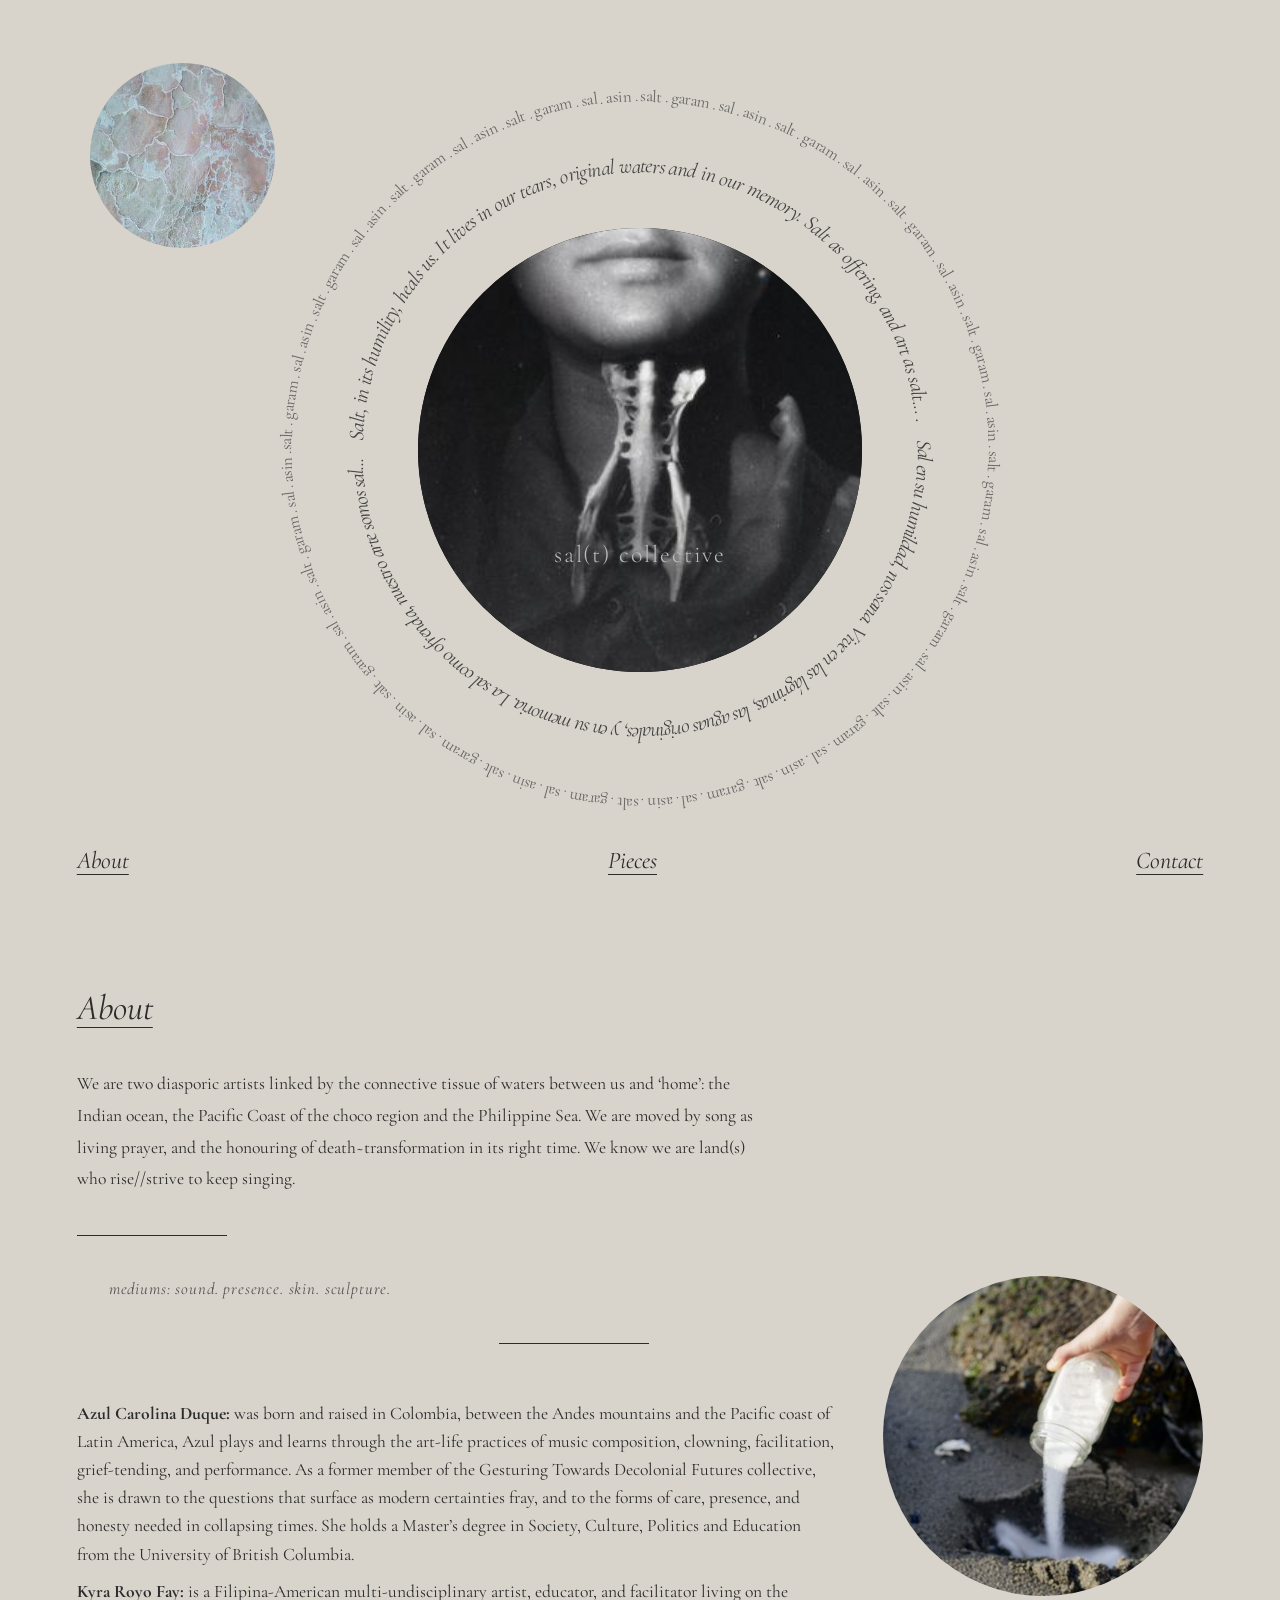
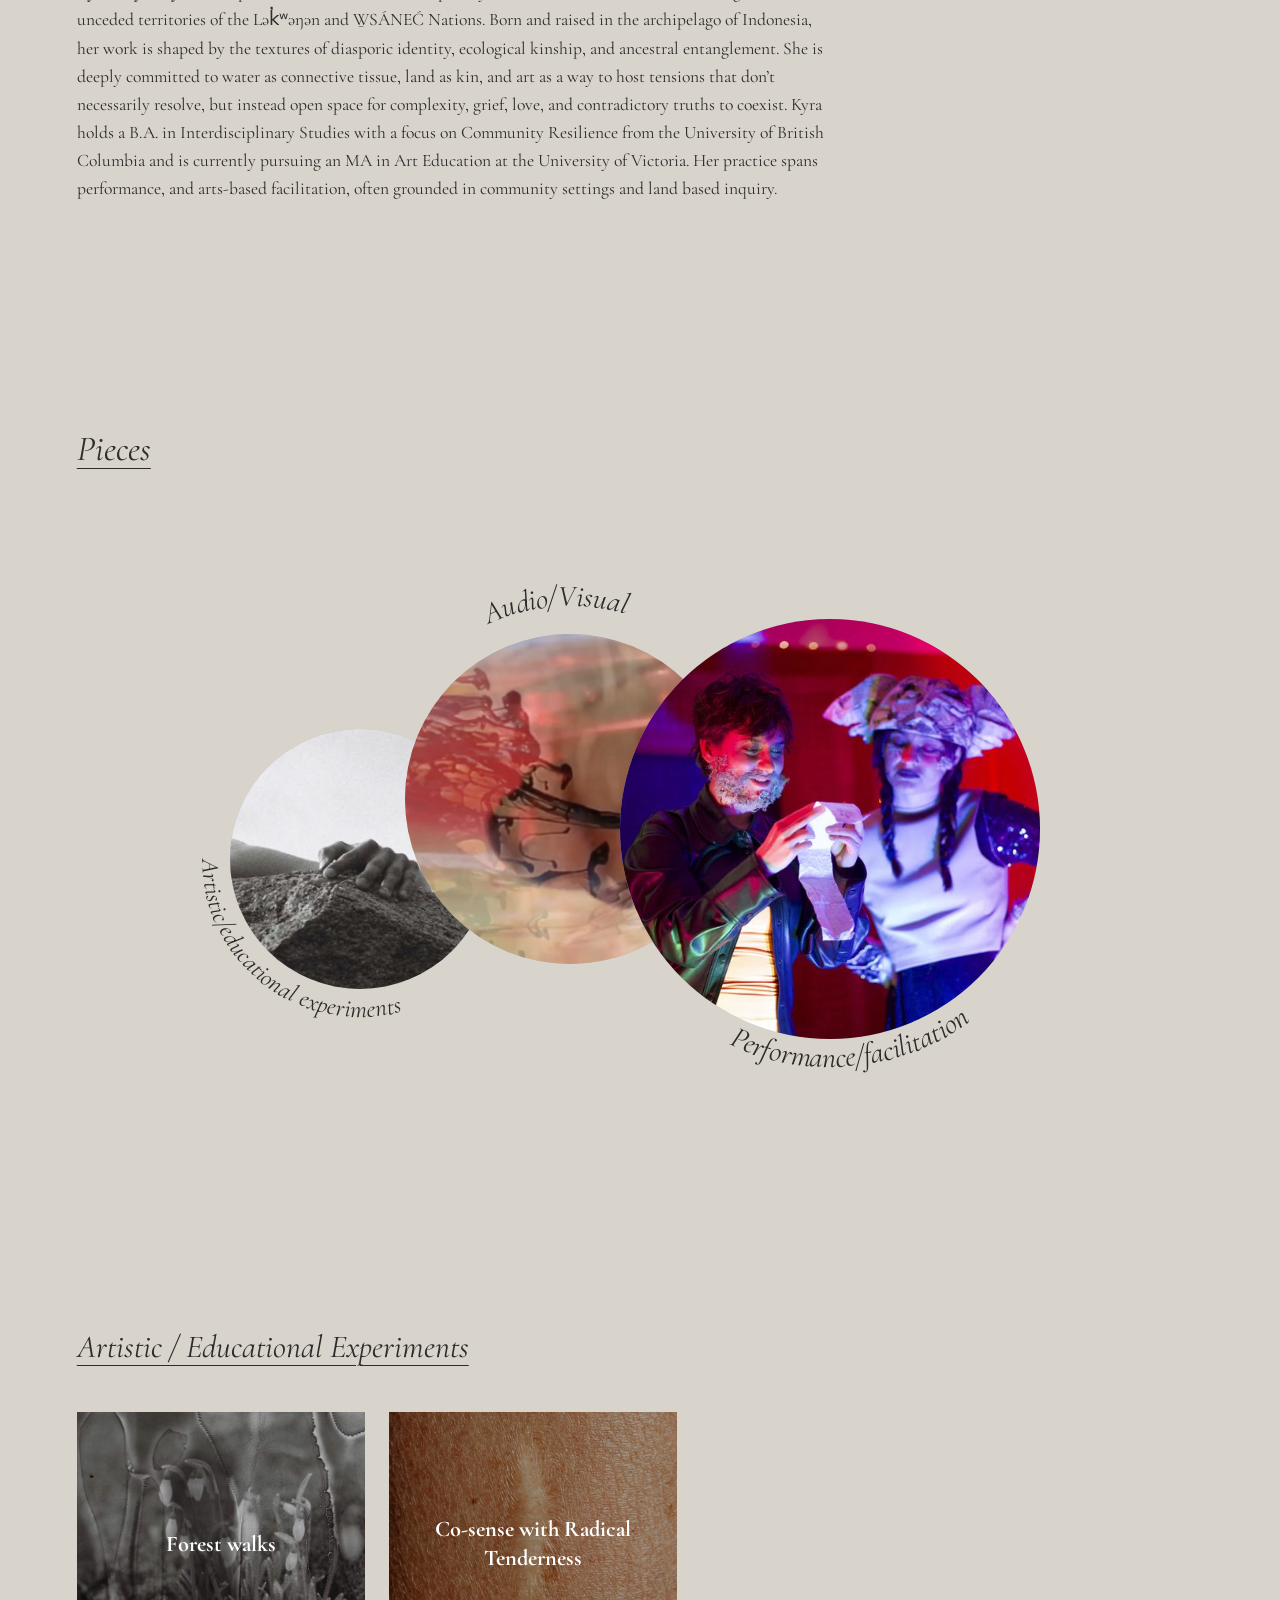
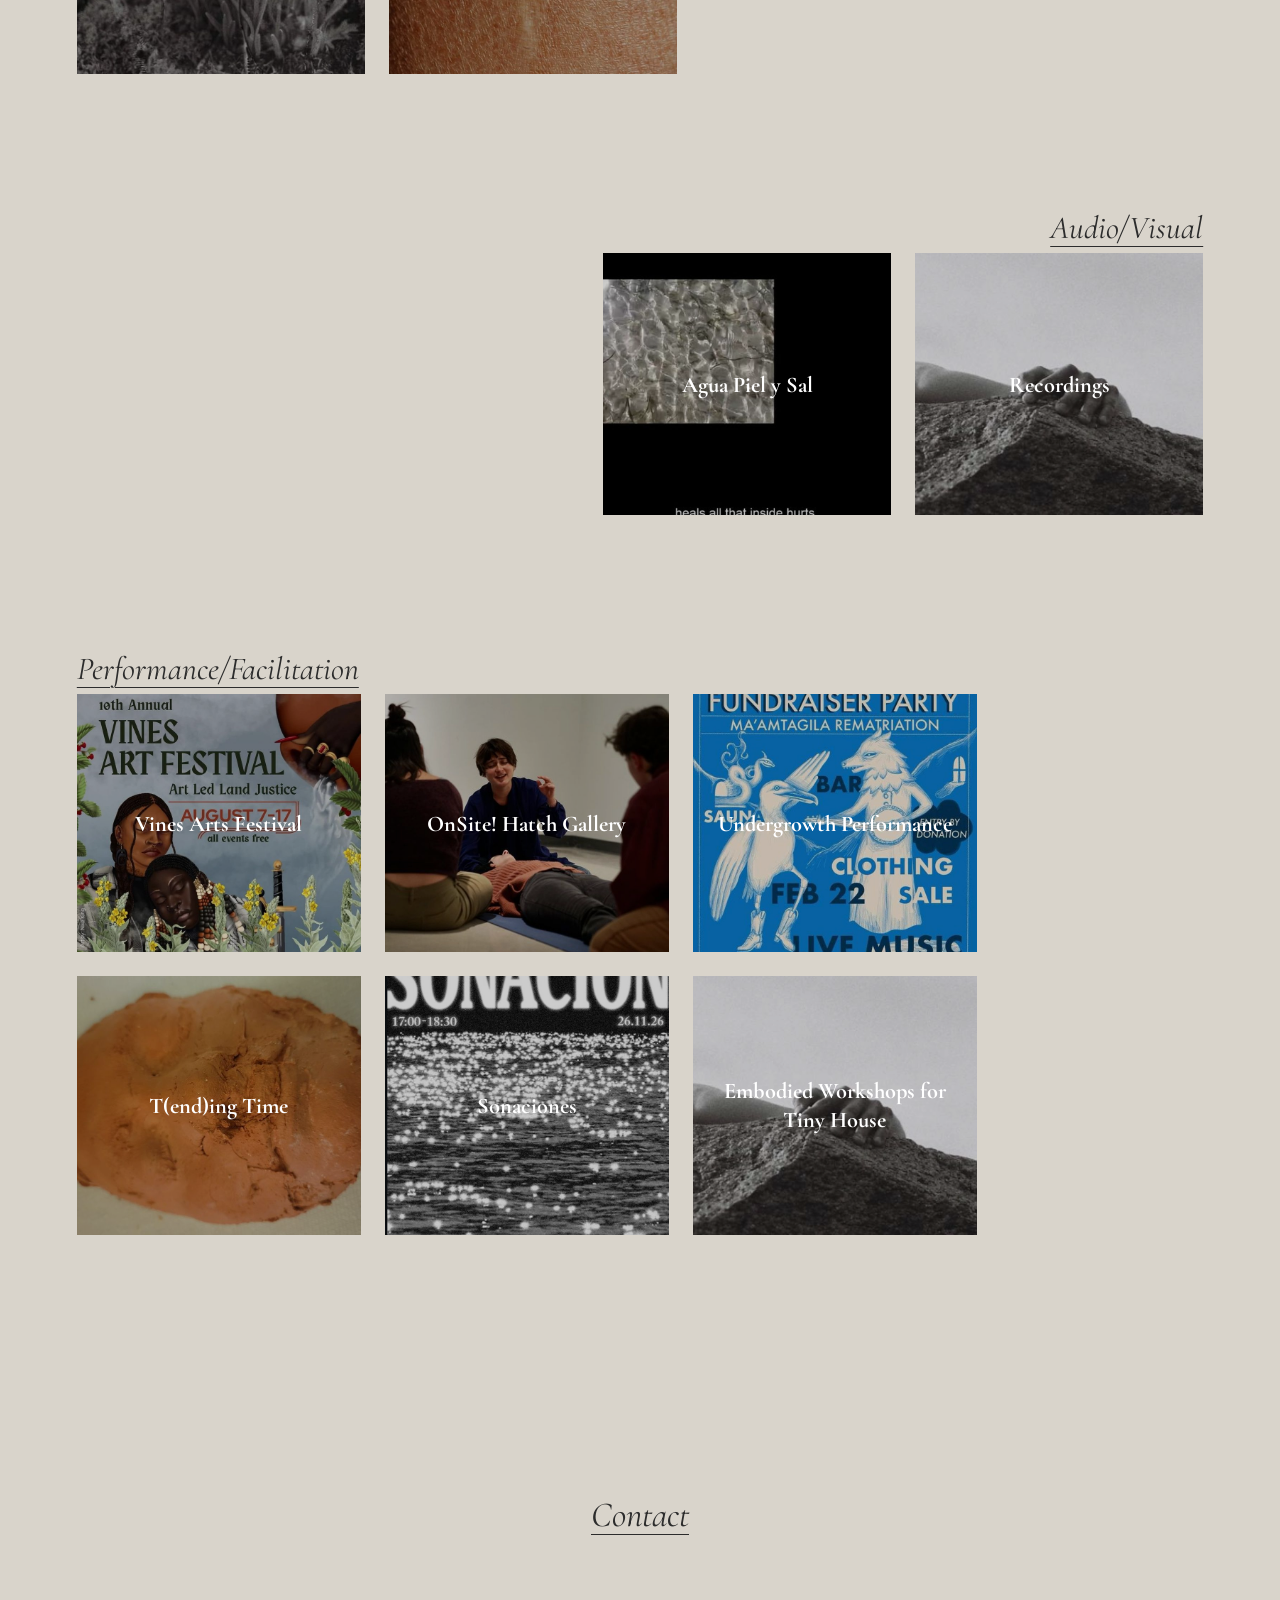
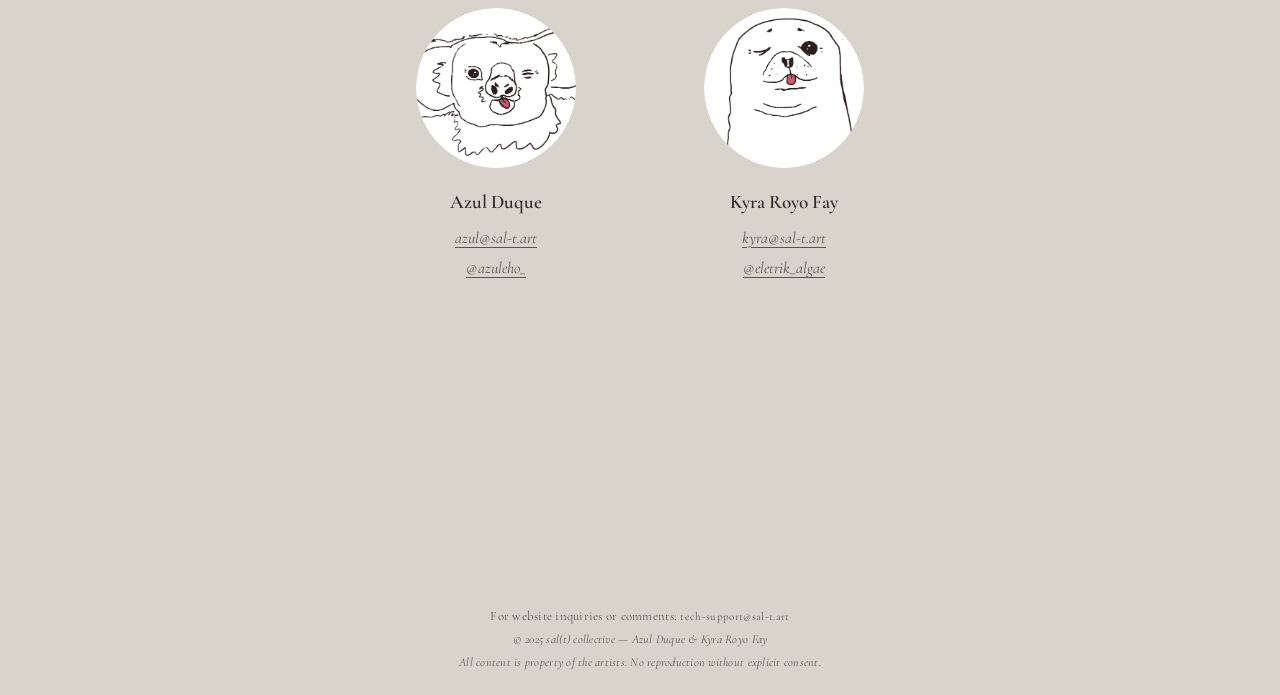
==== index.html @ 94d73dd1 "changed salt bits for mobile" ====
<!DOCTYPE html>
<html lang="en">
<head>
  <meta charset="UTF-8">
  <meta name="viewport" content="width=device-width, initial-scale=1.0">
  <meta name="color-scheme" content="light only">
  <meta name="darkreader-lock">
  <title>sal(t) collective</title>
  <meta name="description" content="sal(t) collective — Salt, in its humility, heals us. Two diasporic artists linked by water, song, and transformation.">
  <link rel="preconnect" href="https://fonts.googleapis.com">
  <link rel="preconnect" href="https://fonts.gstatic.com" crossorigin>
  <link href="https://fonts.googleapis.com/css2?family=Cormorant+Garamond:ital,wght@0,300;0,400;0,500;0,600;1,300;1,400;1,500;1,600&display=swap" rel="stylesheet">
  <link rel="stylesheet" href="css/style.css">
</head>
<body>

  <!-- ===== HOME ===== -->
  <section id="home" class="home">
    <!-- Decorative circle: top-left (salt marble texture) -->
    <div class="deco-circle deco-circle--top-left">
      <img src="images/optimized/marble-texture.jpg" alt="Salt crystal texture">
    </div>

    <!-- Decorative circle: bottom-left (video loop) -->
    <div class="deco-circle deco-circle--bottom-left">
      <video autoplay muted loop playsinline>
        <source src="images/optimized/deco-video-short.mp4" type="video/mp4">
      </video>
    </div>

    <!-- Hero circle composition -->
    <div class="hero-circle">
      <!-- Outer ring: "salt . garam . sal . asin" repeating -->
      <svg class="hero-circle__text-ring" viewBox="0 0 520 520">
        <defs>
          <path id="outer-ring" d="M 260,260 m -245,0 a 245,245 0 1,1 490,0 a 245,245 0 1,1 -490,0" />
        </defs>
        <text font-family="'Cormorant Garamond', Georgia, serif" font-size="12" fill="#666" letter-spacing="1.5">
          <textPath id="outer-ring-text" href="#outer-ring"></textPath>
        </text>
      </svg>

      <!-- Inner ring: poetic text — full circle, English then Spanish -->
      <svg class="hero-circle__poem-ring" viewBox="0 0 464 464">
        <defs>
          <path id="poem-circle" d="M 232,232 m -175,0 a 175,175 0 1,1 350,0 a 175,175 0 1,1 -350,0" />
        </defs>
        <text font-family="'Cormorant Garamond', Georgia, serif" font-size="13.5" fill="#444" font-style="italic">
          <textPath id="poem-ring-top" href="#poem-circle"></textPath>
        </text>
        <text font-family="'Cormorant Garamond', Georgia, serif" font-size="13.5" fill="#444" font-style="italic">
          <textPath id="poem-ring-bottom" href="#poem-circle"></textPath>
        </text>
      </svg>

      <!-- Central photo — zoomed in and rotated 180° -->
      <div class="hero-circle__image">
        <img src="images/optimized/hero-portrait.jpg" alt="sal(t) collective">
        <span class="hero-circle__title">sal(t) collective</span>
      </div>
    </div>
  </section>

  <!-- ===== ABOUT ===== -->
  <section id="about" class="about-page">
    <h2 class="page-title">About</h2>

    <p class="about-text">
      We are two diasporic artists linked by the connective tissue of waters between us and &lsquo;home&rsquo;: the Indian ocean, the Pacific Coast of the choco region and the Philippine Sea. We are moved by song as living prayer, and the honouring of death~transformation in its right time. We know we are land(s) who rise//strive to keep singing.
    </p>

    <div class="about-divider"></div>

    <div class="about-lower">
      <p class="about-mediums">mediums: sound. presence. skin. sculpture.</p>

      <div class="about-divider about-divider--second"></div>

      <div class="about-lower__image">
        <div class="circle-image">
          <img src="images/optimized/about-pouring.jpg" alt="Pouring salt into the earth">
        </div>
      </div>

      <div class="about-artists">
        <p><strong>Azul Carolina Duque:</strong>  was born and raised in Colombia, between the Andes mountains and the Pacific coast of Latin America, Azul plays and learns through the art-life practices of music composition, clowning, facilitation, grief-tending, and performance. As a former member of the Gesturing Towards Decolonial Futures collective, she is drawn to the questions that surface as modern certainties fray, and to the forms of care, presence, and honesty needed in collapsing times. She holds a Master’s degree in Society, Culture, Politics and Education from the University of British Columbia.</p>
        <p><strong>Kyra Royo Fay:</strong> is a Filipina-American multi-undisciplinary artist, educator, and facilitator living on the unceded territories of the Lək̓ʷəŋən and W̱SÁNEĆ Nations. Born and raised in the archipelago of Indonesia, her work is shaped by the textures of diasporic identity, ecological kinship, and ancestral entanglement. She is deeply committed to water as connective tissue, land as kin, and art as a way to host tensions that don’t necessarily resolve, but instead open space for complexity, grief, love, and contradictory truths to coexist.
Kyra holds a B.A. in Interdisciplinary Studies with a focus on Community Resilience from the University of British Columbia and is currently pursuing an MA in Art Education at the University of Victoria. Her practice spans performance, and arts-based facilitation, often grounded in community settings and land based inquiry.</p>
      </div>
    </div>
  </section>

  <!-- ===== PIECES ===== -->
  <section id="pieces" class="pieces-page">
    <h2 class="page-title">Pieces</h2>

    <div class="pieces-categories">
      <svg class="pieces-circles-svg" viewBox="0 0 900 600" preserveAspectRatio="xMidYMid meet">
        <defs>
          <clipPath id="clip-artistic"><circle cx="170" cy="350" r="130"/></clipPath>
          <path id="orbit-artistic-cw" />
          <path id="orbit-artistic-ccw" />

          <clipPath id="clip-audiovisual"><circle cx="380" cy="290" r="165"/></clipPath>
          <path id="orbit-audiovisual-cw" />
          <path id="orbit-audiovisual-ccw" />

          <clipPath id="clip-performance"><circle cx="640" cy="320" r="210"/></clipPath>
          <path id="orbit-performance-cw" />
          <path id="orbit-performance-ccw" />
        </defs>

        <!-- Circle 1: Artistic (smallest, back) -->
        <g class="pieces-circle-link" data-target="artistic" style="cursor:pointer">
          <circle cx="170" cy="350" r="130"/>
          <image href="images/optimized/pieces-artistic.jpg" x="40" y="220" width="260" height="260" clip-path="url(#clip-artistic)" preserveAspectRatio="xMidYMid slice"></image>
        </g>
        <text class="pieces-label pieces-label--small">
          <textPath href="#orbit-artistic-ccw" startOffset="0%">Artistic/educational experiments</textPath>
        </text>

        <!-- Circle 2: Audio/Visual (medium, middle) -->
        <g class="pieces-circle-link" data-target="audiovisual" style="cursor:pointer">
          <circle cx="380" cy="290" r="165"/>
          <image href="images/optimized/pieces-audiovisual.jpg" x="215" y="125" width="330" height="330" clip-path="url(#clip-audiovisual)" preserveAspectRatio="xMidYMid slice"></image>
        </g>
        <text class="pieces-label">
          <textPath href="#orbit-audiovisual-cw" startOffset="35%">Audio/Visual</textPath>
        </text>

        <!-- Circle 3: Performance (largest, front) -->
        <g class="pieces-circle-link" data-target="performance" style="cursor:pointer">
          <circle cx="640" cy="320" r="210"/>
          <image href="images/optimized/pieces-performance.jpg" x="430" y="110" width="420" height="420" clip-path="url(#clip-performance)" preserveAspectRatio="xMidYMid slice"></image>
        </g>
        <text class="pieces-label">
          <textPath href="#orbit-performance-ccw" startOffset="18%">Performance/facilitation</textPath>
        </text>
      </svg>
    </div>
  </section>

  <!-- ===== Artistic / Educational Experiments ===== -->
  <section id="artistic" class="pieces-section">
    <div class="pieces-section__header">
      <h2 class="pieces-section__title">Artistic / Educational Experiments</h2>
    </div>
    <div class="pieces-grid pieces-grid--two" style="margin-left: 0;">
      <div class="piece-card" data-piece="forest-walks">
        <img src="images/optimized/piece-forest-walks.jpg" alt="Forest walks">
        <div class="piece-card__overlay">
          <span class="piece-card__title">Forest walks</span>
        </div>
      </div>
      <div class="piece-card" data-piece="radical-tenderness">
        <img src="images/optimized/piece-radical-tenderness.jpg" alt="Co-sense with Radical Tenderness">
        <div class="piece-card__overlay">
          <span class="piece-card__title">Co-sense with Radical Tenderness</span>
        </div>
      </div>
    </div>
  </section>

  <!-- ===== Audio/Visual ===== -->
  <section id="audiovisual" class="pieces-section">
    <h2 class="pieces-section__title" style="text-align: right;">Audio/Visual</h2>
    <div class="pieces-grid pieces-grid--two">
      <div class="piece-card" data-piece="agua-piel-y-sal">
        <img src="images/optimized/piece-agua-piel-y-sal.jpg" alt="Agua Piel y Sal">
        <div class="piece-card__overlay">
          <span class="piece-card__title">Agua Piel y Sal</span>
        </div>
      </div>
      <div class="piece-card" data-piece="recordings">
        <img src="images/optimized/pieces-artistic.jpg" alt="Recordings">
        <div class="piece-card__overlay">
          <span class="piece-card__title">Recordings</span>
        </div>
      </div>
    </div>
  </section>

  <!-- ===== Performance / Facilitation ===== -->
  <section id="performance" class="pieces-section">
    <h2 class="pieces-section__title">Performance/Facilitation</h2>
    <div class="pieces-grid">
      <div class="piece-card" data-piece="vines">
        <img src="images/optimized/piece-vines.jpg" alt="Vines Arts Festival">
        <div class="piece-card__overlay">
          <span class="piece-card__title">Vines Arts Festival</span>
        </div>
      </div>
      <div class="piece-card" data-piece="onsite">
        <img src="images/optimized/piece-onsite.jpg" alt="OnSite! Hatch Gallery">
        <div class="piece-card__overlay">
          <span class="piece-card__title">OnSite! Hatch Gallery</span>
        </div>
      </div>
      <div class="piece-card" data-piece="hiladi">
        <img src="images/optimized/piece-hiladi.jpg" alt="Hiladi Fundraiser">
        <div class="piece-card__overlay">
          <span class="piece-card__title">Undergrowth Performance</span>
        </div>
      </div>
    </div>
    <div class="pieces-grid" style="margin-top: 1.5rem;">
      <div class="piece-card" data-piece="tending-time">
        <img src="images/optimized/piece-tending-time.jpg" alt="T(end)ing Time">
        <div class="piece-card__overlay">
          <span class="piece-card__title">T(end)ing Time</span>
        </div>
      </div>
      <div class="piece-card" data-piece="sonaciones">
        <img src="images/optimized/piece-sonaciones.jpg" alt="Sonaciones">
        <div class="piece-card__overlay">
          <span class="piece-card__title">Sonaciones</span>
        </div>
      </div>
      <div class="piece-card" data-piece="tiny-house">
        <img src="images/optimized/pieces-artistic.jpg" alt="Tiny house">
        <div class="piece-card__overlay">
          <span class="piece-card__title">Embodied Workshops for Tiny House</span>
        </div>
      </div>
    </div>
  </section>

  <!-- ===== CONTACT ===== -->
  <section id="contact" class="contact-section">
    <h2 class="page-title">Contact</h2>

    <div class="contact-people">
      <div class="contact-person">
        <div class="contact-person__image">
          <img src="images/contacts/azul.jpeg" alt="Azul Duque">
        </div>
        <div class="contact-person__info">
          <h3>Azul Duque</h3>
          <a href="mailto:azul@sal-t.art">azul@sal-t.art</a>
          <a href="https://www.instagram.com/azuleho_/" target="_blank" rel="noopener">@azuleho_</a>
        </div>
      </div>

      <div class="contact-person">
        <div class="contact-person__image">
          <img src="images/contacts/kyra.jpeg" alt="Kyra Royo Fay">
        </div>
        <div class="contact-person__info">
          <h3>Kyra Royo Fay</h3>
          <a href="mailto:kyra@sal-t.art">kyra@sal-t.art</a>
          <a href="https://www.instagram.com/eletrik_algae/" target="_blank" rel="noopener">@eletrik_algae</a>
        </div>
      </div>
    </div>

  </section>

  <!-- ===== PIECE MODAL ===== -->
  <div class="modal" id="pieceModal">
    <div class="modal__backdrop"></div>
    <div class="modal__content">
      <button class="modal__close" aria-label="Close">&times;</button>
      <h3 class="modal__title"></h3>
      <img class="modal__image" src="" alt="">
      <p class="modal__description"></p>
      <a class="modal__link" href="#" target="_blank" rel="noopener"></a>
    </div>
  </div>

  <!-- ===== LIGHTBOX ===== -->
  <div class="lightbox" id="lightbox">
    <button class="lightbox__close" aria-label="Close">&times;</button>
    <button class="lightbox__nav lightbox__prev" aria-label="Previous">&lsaquo;</button>
    <img src="" alt="">
    <button class="lightbox__nav lightbox__next" aria-label="Next">&rsaquo;</button>
  </div>

  <a href="#home" class="back-to-top" id="backToTop" aria-label="Back to top">&uarr;</a>

  <!-- ===== NAVIGATION ===== -->
  <nav class="site-nav">
    <a href="#about">About</a>
    <a href="#pieces">Pieces</a>
    <a href="#contact">Contact</a>
  </nav>

  <script>
    // ===== Back to top button =====
    const btn = document.getElementById('backToTop');
    const homeSection = document.getElementById('home');
    const siteNav = document.querySelector('.site-nav');
    const contactSection = document.getElementById('contact');

    const topObserver = new IntersectionObserver(([entry]) => {
      btn.classList.toggle('visible', !entry.isIntersecting);
    }, { threshold: 0 });
    topObserver.observe(homeSection);

    // Hide nav when contact section is visible
    const contactObserver = new IntersectionObserver(([entry]) => {
      siteNav.style.opacity = entry.isIntersecting ? '0' : '1';
      siteNav.style.pointerEvents = entry.isIntersecting ? 'none' : '';
    }, { threshold: 0.3 });
    contactObserver.observe(contactSection);

    // ===== Home page text rings =====
    async function fillRepeatingRing(pathId, textPathId, phrase) {
      const path = document.getElementById(pathId);
      const textPath = document.getElementById(textPathId);
      const circumference = path.getTotalLength();

      textPath.textContent = phrase;
      await new Promise(r => requestAnimationFrame(r));

      const phraseWidth = textPath.getComputedTextLength();
      const repeats = Math.ceil(circumference / phraseWidth);
      textPath.textContent = (phrase + ' ').repeat(repeats);

      textPath.setAttribute('textLength', circumference);
      textPath.setAttribute('lengthAdjust', 'spacing');
    }

    function fitTextToHalf(pathId, textPathId, text, startPercent, fillPercent) {
      const path = document.getElementById(pathId);
      const textPath = document.getElementById(textPathId);
      const circumference = path.getTotalLength();

      textPath.textContent = text;
      textPath.setAttribute('startOffset', startPercent + '%');
      textPath.setAttribute('textLength', circumference * fillPercent / 100);
      textPath.setAttribute('lengthAdjust', 'spacing');
    }

    async function initRings() {
      const outerRes = await fetch('content/outer-ring.txt');
      const outerPhrase = (await outerRes.text()).trim();
      await fillRepeatingRing('outer-ring', 'outer-ring-text', outerPhrase);

      const [topRes, bottomRes] = await Promise.all([
        fetch('content/inner-ring-top.txt'),
        fetch('content/inner-ring-bottom.txt')
      ]);
      const topText = (await topRes.text()).trim();
      const bottomText = (await bottomRes.text()).trim();
      // gap = space between the two texts (% of circumference)
      const gap = 1;
      const engLen = topText.length;
      const spaLen = bottomText.length;
      const totalFill = 100 - gap * 2;
      const engFill = totalFill * engLen / (engLen + spaLen);
      const spaFill = totalFill - engFill;
      fitTextToHalf('poem-circle', 'poem-ring-top', topText, gap / 2, engFill);
      fitTextToHalf('poem-circle', 'poem-ring-bottom', bottomText, engFill + gap * 1.5, spaFill);
    }

    initRings();

    // ===== Pieces page circles =====
    const svg = document.querySelector('.pieces-circles-svg');
    const padding = Number(
      getComputedStyle(document.querySelector('.pieces-categories'))
        .getPropertyValue('--orbit-padding')
    ) || 18;

    function orbitPath(cx, cy, r, direction) {
      const r2 = r + padding;
      const d2 = r2 * 2;
      const sweep = direction === 'cw' ? 1 : 0;
      return `M ${cx},${cy} m -${r2},0 a ${r2},${r2} 0 1,${sweep} ${d2},0 a ${r2},${r2} 0 1,${sweep} -${d2},0`;
    }

    const layouts = {
      desktop: {
        viewBox: '0 0 900 600',
        circles: [
          { id: 'artistic',    cx: 170, cy: 350, r: 130, dir: 'ccw', offset: '0%' },
          { id: 'audiovisual', cx: 380, cy: 290, r: 165, dir: 'cw',  offset: '18%' },
          { id: 'performance', cx: 640, cy: 320, r: 210, dir: 'ccw', offset: '18%' },
        ]
      },
      mobile: {
        viewBox: '0 0 500 960',
        circles: [
          { id: 'artistic',    cx: 200, cy: 180,  r: 130, dir: 'cw',  offset: '15%' },
          { id: 'audiovisual', cx: 270, cy: 400,  r: 165, dir: 'cw',  offset: '35%' },
          { id: 'performance', cx: 230, cy: 680,  r: 210, dir: 'ccw', offset: '7%' },
        ]
      }
    };

    function applyLayout(layout) {
      svg.setAttribute('viewBox', layout.viewBox);
      layout.circles.forEach(c => {
        const d = c.r * 2;
        const clip = document.querySelector(`#clip-${c.id} circle`);
        clip.setAttribute('cx', c.cx);
        clip.setAttribute('cy', c.cy);

        const link = clip.closest('defs').parentElement
          .querySelector(`g[data-target="${c.id}"]`);
        const circle = link.querySelector('circle');
        circle.setAttribute('cx', c.cx);
        circle.setAttribute('cy', c.cy);
        circle.setAttribute('r', c.r);

        const img = link.querySelector('image');
        img.setAttribute('x', c.cx - c.r);
        img.setAttribute('y', c.cy - c.r);
        img.setAttribute('width', d);
        img.setAttribute('height', d);

        const orbitId = `orbit-${c.id}-${c.dir}`;
        const orbitEl = document.getElementById(orbitId);
        orbitEl.setAttribute('d', orbitPath(c.cx, c.cy, c.r, c.dir));

        const textPaths = svg.querySelectorAll('textPath');
        textPaths.forEach(tp => {
          const href = tp.getAttribute('href');
          if (href.startsWith(`#orbit-${c.id}-`)) {
            tp.setAttribute('href', `#${orbitId}`);
            tp.setAttribute('startOffset', c.offset);
          }
        });
      });
    }

    let currentLayout = null;
    function updateLayout() {
      const isMobile = window.innerWidth <= 600;
      const layout = isMobile ? 'mobile' : 'desktop';
      if (layout !== currentLayout) {
        currentLayout = layout;
        applyLayout(layouts[layout]);
      }
    }

    updateLayout();
    window.addEventListener('resize', updateLayout);

    // Click handlers for pieces circles
    document.querySelectorAll('.pieces-circle-link').forEach(g => {
      g.addEventListener('click', () => {
        document.getElementById(g.dataset.target).scrollIntoView({ behavior: 'smooth' });
      });
    });

    // ===== Piece modal system =====
    const pieceData = {
      'forest-walks': {
        title: 'Forest Walks',
        description: 'Published in collaboration with Musagetes and Peter Wall Institute for Advanced Studies. This series of forest walk invitations offers 10 exercises of (un)learning based on excerpts from texts written by Indigenous authors that call for a decolonization of our ways of thinking, feeling, relating, sensing, and imagining.\n\nThis piece was developed while we were members of GTDF collective, and have been supported and inspired by GTDF pedagogy and its members.',
        gallery: ['images/optimized/piece-forest-walks.jpg'],
        fullGallery: ['images/optimized/fullsize/piece-forest-walks.jpg'],
        link: ''
      },
      'radical-tenderness': {
        title: 'Co-sense with Radical Tenderness',
        description: 'Piece created in the context of the Gesturing Towards Decolonial Futures Collective. Soundscape by Azul, Kyra and Nadim Wolfgar. Piece by Dani D\'emilia, Vanessa Andreotti.\n\nThis piece was developed while we were members of GTDF collective, and have been supported and inspired by GTDF pedagogy and its members.',
        gallery: ['images/optimized/piece-radical-tenderness.jpg'],
        fullGallery: ['images/optimized/fullsize/piece-radical-tenderness.jpg'],
        link: 'https://decolonialfutures.net/rt-recording/',
        linkText: 'Listen'
      },
      'agua-piel-y-sal': {
        title: 'Agua Piel y Sal',
        description: '',
        gallery: ['images/optimized/piece-agua-piel-y-sal.jpg'],
        fullGallery: ['images/optimized/fullsize/piece-agua-piel-y-sal.jpg'],
        link: 'https://www.youtube.com/watch?v=qu-dzGfzEFA&t=3s',
        linkText: 'Watch'
      },
      'recordings': {
        title: 'Recordings',
        description: '',
        gallery: ['images/optimized/pieces-artistic.jpg'],
        fullGallery: ['images/optimized/pieces-artistic.jpg'],
        link: ''
      },
      'vines': {
        title: 'Vines Arts Festival',
        description: 'Performance at Vines 2024 Performance Art Festival, Vancouver BC.',
        gallery: [
          'images/optimized/piece-vines.jpg',
          'images/optimized/gallery-vines-2.jpg'
        ],
        fullGallery: [
          'images/optimized/fullsize/piece-vines.jpg',
          'images/optimized/fullsize/gallery-vines-2.jpg'
        ],
        link: 'https://www.instagram.com/p/DJmdzw4pmLu/',
        linkText: 'View'
      },
      'onsite': {
        title: 'OnSite! Hatch Gallery',
        description: 'OnSite Performance Festival, Hatch Gallery, 2023.',
        gallery: [
          'images/optimized/piece-onsite.jpg',
          'images/optimized/gallery-onsite-1.jpg',
          'images/optimized/gallery-onsite-2.jpg',
          'images/optimized/gallery-onsite-3.jpg',
          'images/optimized/gallery-onsite-4.jpg',
          'images/optimized/gallery-onsite-5.jpg',
          'images/optimized/gallery-onsite-6.jpg'
        ],
        fullGallery: [
          'images/optimized/fullsize/piece-onsite.jpg',
          'images/optimized/fullsize/gallery-onsite-1.jpg',
          'images/optimized/fullsize/gallery-onsite-2.jpg',
          'images/optimized/fullsize/gallery-onsite-3.jpg',
          'images/optimized/fullsize/gallery-onsite-4.jpg',
          'images/optimized/fullsize/gallery-onsite-5.jpg',
          'images/optimized/fullsize/gallery-onsite-6.jpg'
        ],
        link: 'https://www.instagram.com/p/CqJP7cIPNBc/',
        linkText: 'View Flyer'
      },
      'hiladi': {
        title: 'Undergrowth Performance',
        description: 'Audience interactive theater piece for Hiladi Fundraiser and Indigenous Matriarch land re-matriation.',
        gallery: ['images/optimized/piece-hiladi.jpg'],
        fullGallery: ['images/optimized/fullsize/piece-hiladi.jpg'],
        link: ''
      },
      'tending-time': {
        title: 'T(end)ing Time',
        description: 'An embodied inquiry into Death, Grief and Loss. Practices for holding difficult conversations at the edge of modernity\'s collapse. In collaboration with Haruko Okano and Bernadine Fox.',
        gallery: [
          'images/optimized/piece-tending-time.jpg',
          'images/optimized/gallery-tending-1.jpg',
          'images/optimized/gallery-tending-2.jpg',
          'images/optimized/gallery-tending-3.jpg',
          'images/optimized/gallery-tending-4.jpg',
          'images/optimized/gallery-tending-5.jpg',
          'images/optimized/gallery-tending-6.jpg',
          'images/optimized/gallery-tending-7.jpg',
          'images/optimized/gallery-tending-8.jpg',
          'images/optimized/gallery-tending-9.jpg',
          'images/optimized/gallery-tending-10.jpg',
          'images/optimized/gallery-tending-11.jpg'
        ],
        fullGallery: [
          'images/optimized/fullsize/piece-tending-time.jpg',
          'images/optimized/fullsize/gallery-tending-1.jpg',
          'images/optimized/fullsize/gallery-tending-2.jpg',
          'images/optimized/fullsize/gallery-tending-3.jpg',
          'images/optimized/fullsize/gallery-tending-4.jpg',
          'images/optimized/fullsize/gallery-tending-5.jpg',
          'images/optimized/fullsize/gallery-tending-6.jpg',
          'images/optimized/fullsize/gallery-tending-7.jpg',
          'images/optimized/fullsize/gallery-tending-8.jpg',
          'images/optimized/fullsize/gallery-tending-9.jpg',
          'images/optimized/fullsize/gallery-tending-10.jpg',
          'images/optimized/fullsize/gallery-tending-11.jpg'
        ],
        link: ''
      },
      'sonaciones': {
        title: 'Sonaciones',
        description: '',
        gallery: ['images/optimized/piece-sonaciones.jpg'],
        fullGallery: ['images/optimized/fullsize/piece-sonaciones.jpg'],
        link: ''
      },
      'tiny-house': {
        title: 'Embodied Workshops for Tiny House',
        description: 'Coming together in song and play to explore the decolonial potential of our political movements; what solidarity with each other feels like from a visceral and somatic level, and the importance of joining together in song.',
        gallery: ['images/optimized/pieces-artistic.jpg'],
        fullGallery: ['images/optimized/pieces-artistic.jpg'],
        link: ''
      }
    };

    const modal = document.getElementById('pieceModal');
    const modalTitle = modal.querySelector('.modal__title');
    const modalDesc = modal.querySelector('.modal__description');
    const modalImage = modal.querySelector('.modal__image');
    const modalLink = modal.querySelector('.modal__link');
    let currentPieceData = null;

    function openModal(pieceId) {
      const data = pieceData[pieceId];
      if (!data) return;
      currentPieceData = data;

      modalTitle.textContent = data.title;
      modalDesc.innerHTML = data.description.replace(/\n\n/g, '<br><br>');
      modalDesc.style.display = data.description ? '' : 'none';

      modalImage.src = data.gallery[0];
      modalImage.alt = data.title;

      if (data.link) {
        modalLink.href = data.link;
        modalLink.textContent = data.linkText || 'View';
      } else {
        modalLink.textContent = '';
        modalLink.href = '#';
      }

      modal.classList.add('open');
      document.body.style.overflow = 'hidden';
    }

    // Clicking the modal image opens lightbox with full-resolution gallery
    modalImage.addEventListener('click', () => {
      if (currentPieceData) {
        openLightbox(currentPieceData.fullGallery || currentPieceData.gallery, 0);
      }
    });

    function closeModal() {
      modal.classList.remove('open');
      document.body.style.overflow = '';
    }

    // Card click opens modal
    document.querySelectorAll('.piece-card[data-piece]').forEach(card => {
      card.addEventListener('click', () => openModal(card.dataset.piece));
    });

    modal.querySelector('.modal__backdrop').addEventListener('click', closeModal);
    modal.querySelector('.modal__close').addEventListener('click', closeModal);

    // ===== Lightbox =====
    const lightbox = document.getElementById('lightbox');
    const lightboxImg = lightbox.querySelector('img');
    let lightboxImages = [];
    let lightboxIndex = 0;

    function openLightbox(images, index) {
      lightboxImages = images;
      lightboxIndex = index;
      lightboxImg.src = lightboxImages[lightboxIndex];
      lightbox.classList.add('open');
      updateNav();
    }

    function closeLightbox() {
      lightbox.classList.remove('open');
    }

    function updateNav() {
      lightbox.querySelector('.lightbox__prev').style.display = lightboxImages.length > 1 ? '' : 'none';
      lightbox.querySelector('.lightbox__next').style.display = lightboxImages.length > 1 ? '' : 'none';
    }

    lightbox.querySelector('.lightbox__prev').addEventListener('click', e => {
      e.stopPropagation();
      lightboxIndex = (lightboxIndex - 1 + lightboxImages.length) % lightboxImages.length;
      lightboxImg.src = lightboxImages[lightboxIndex];
    });

    lightbox.querySelector('.lightbox__next').addEventListener('click', e => {
      e.stopPropagation();
      lightboxIndex = (lightboxIndex + 1) % lightboxImages.length;
      lightboxImg.src = lightboxImages[lightboxIndex];
    });

    lightbox.querySelector('.lightbox__close').addEventListener('click', e => {
      e.stopPropagation();
      closeLightbox();
    });

    lightbox.addEventListener('click', closeLightbox);
    lightboxImg.addEventListener('click', e => e.stopPropagation());

    document.addEventListener('keydown', e => {
      if (e.key === 'Escape') {
        if (lightbox.classList.contains('open')) closeLightbox();
        else closeModal();
      }
      if (lightbox.classList.contains('open')) {
        if (e.key === 'ArrowLeft') lightbox.querySelector('.lightbox__prev').click();
        if (e.key === 'ArrowRight') lightbox.querySelector('.lightbox__next').click();
      }
    });
  </script>

  <footer class="site-footer">
    <p class="footer-tech">For website inquiries or comments: <a href="mailto:tech-support@sal-t.art">tech-support@sal-t.art</a></p>
    <p>&copy; 2025 sal(t) collective — Azul Duque &amp; Kyra Royo Fay</p>
    <p>All content is property of the artists. No reproduction without explicit consent.</p>
  </footer>

  <!-- Salt particle trail -->
  <canvas id="saltCanvas" style="position:fixed;top:0;left:0;width:100%;height:100%;pointer-events:none;z-index:9999;"></canvas>
  <script>
  (function() {
    const canvas = document.getElementById('saltCanvas');
    const ctx = canvas.getContext('2d');
    const particles = [];
    const settled = [];
    const MAX = 60;
    const MAX_SETTLED = 800;
    let lastSpawn = 0;
    // Height map: tracks pile height at each x pixel
    let pileHeight;

    function resize() {
      canvas.width = window.innerWidth;
      canvas.height = window.innerHeight;
      // Rebuild pile height map on resize
      pileHeight = new Float32Array(canvas.width);
    }
    resize();
    window.addEventListener('resize', resize);

    function spawnBurst(x, y, count) {
      for (let i = 0; i < count && particles.length < MAX; i++) {
        const angle = Math.random() * Math.PI * 2;
        const speed = Math.random() * 2.5 + 1;
        particles.push({
          x: x + (Math.random() - 0.5) * 6,
          y: y + (Math.random() - 0.5) * 6,
          vx: Math.cos(angle) * speed,
          vy: Math.sin(angle) * speed - 1,
          size: Math.random() * 2.5 + 1.5,
          life: 1,
          decay: Math.random() * 0.01 + 0.006
        });
      }
    }

    // Desktop: drip on mousemove
    document.addEventListener('mousemove', function(e) {
      const now = Date.now();
      if (now - lastSpawn < 40) return;
      lastSpawn = now;
      const count = 1 + Math.floor(Math.random() * 2);
      for (let i = 0; i < count && particles.length < MAX; i++) {
        particles.push({
          x: e.clientX + (Math.random() - 0.5) * 12,
          y: e.clientY + (Math.random() - 0.5) * 12,
          vx: (Math.random() - 0.5) * 0.7,
          vy: Math.random() * 0.5 + 0.3,
          size: Math.random() * 2.5 + 1.5,
          life: 1,
          decay: Math.random() * 0.01 + 0.006
        });
      }
    });

    // Mobile: burst on tap
    document.addEventListener('touchstart', function(e) {
      const t = e.touches[0];
      spawnBurst(t.clientX, t.clientY, 8 + Math.floor(Math.random() * 6));
    });

    function draw() {
      ctx.clearRect(0, 0, canvas.width, canvas.height);

      // Draw settled grains
      ctx.globalAlpha = 0.85;
      ctx.fillStyle = '#e8e4de';
      for (let i = 0; i < settled.length; i++) {
        const s = settled[i];
        ctx.fillRect(s.x, s.y, s.size, s.size);
      }

      // Update & draw falling particles
      for (let i = particles.length - 1; i >= 0; i--) {
        const p = particles[i];
        p.x += p.vx;
        p.y += p.vy;
        p.vy += 0.04;
        p.life -= p.decay;

        const px = Math.floor(p.x);
        const floor = canvas.height - (px >= 0 && px < canvas.width ? pileHeight[px] : 0);

        // Grain reached the pile or bottom
        if (p.y + p.size >= floor) {
          p.y = floor - p.size;
          // Update pile height
          if (px >= 0 && px < canvas.width) {
            pileHeight[px] += p.size;
          }
          // Remove oldest if over limit
          if (settled.length >= MAX_SETTLED) {
            const old = settled.shift();
            const ox = Math.floor(old.x);
            if (ox >= 0 && ox < canvas.width) {
              pileHeight[ox] = Math.max(0, pileHeight[ox] - old.size);
            }
          }
          settled.push({ x: p.x, y: p.y, size: p.size });
          particles.splice(i, 1);
          continue;
        }

        if (p.life <= 0) { particles.splice(i, 1); continue; }
        ctx.globalAlpha = p.life * 0.8;
        ctx.fillStyle = '#e8e4de';
        ctx.fillRect(p.x, p.y, p.size, p.size);
      }
      ctx.globalAlpha = 1;
      requestAnimationFrame(draw);
    }
    draw();
  })();
  </script>

</body>
</html>
---- css/style.css ----
/* ===== RESET & BASE ===== */
*,
*::before,
*::after {
  margin: 0;
  padding: 0;
  box-sizing: border-box;
}

:root {
  color-scheme: light only;
  --bg: #d9d4cb;
  --text: #2c2c2c;
  --text-light: #555;
  --font-serif: 'Cormorant Garamond', 'Georgia', serif;
}

html {
  scroll-behavior: smooth;
  -webkit-text-size-adjust: 100%;
}

/* Force all colors explicitly so dark mode / Smart Invert can't hide text */
@media (prefers-color-scheme: dark) {
  html {
    background-color: var(--bg) !important;
  }
  body, h1, h2, h3, p, a, li, strong {
    color: var(--text) !important;
  }
  .piece-card__title {
    color: #fff !important;
  }
  .about-mediums, .contact-email, .contact-socials li, .contact-socials a {
    color: var(--text-light) !important;
  }
  .about-divider, .about-divider--second {
    background: var(--text) !important;
  }
  .pieces-label {
    fill: var(--text) !important;
  }
  .hero-circle__title {
    color: #bbb !important;
  }
}

body {
  font-family: var(--font-serif);
  background-color: var(--bg);
  color: var(--text);
  line-height: 1.6;
  min-height: 100vh;
  overflow-x: hidden;
}

a {
  color: var(--text);
  text-decoration: none;
}

img {
  max-width: 100%;
  display: block;
}

/* ===== BOTTOM NAVIGATION ===== */
.site-nav {
  display: flex;
  justify-content: space-between;
  align-items: center;
  padding: 1.2rem 6%;
  position: fixed;
  bottom: 0;
  left: 0;
  right: 0;
  z-index: 100;
  background: linear-gradient(transparent, var(--bg) 30%);
  transition: opacity 0.4s;
  pointer-events: none;
}

.site-nav a {
  font-size: 1.5rem;
  font-style: italic;
  text-decoration: underline;
  text-underline-offset: 6px;
  text-decoration-thickness: 1px;
  transition: opacity 0.3s;
  pointer-events: auto;
}

.site-nav a:hover {
  opacity: 0.6;
}

/* ===============================
   HOME PAGE
   =============================== */
.home {
  width: 100%;
  height: 100vh;
  position: relative;
  overflow: hidden;
  scroll-margin-top: 0;
}

/* Decorative circles */
.deco-circle {
  position: absolute;
  border-radius: 50%;
  overflow: hidden;
  z-index: 1;
}

.deco-circle img,
.deco-circle video {
  width: 100%;
  height: 100%;
  object-fit: cover;
}

/* All home circles share one size anchor:
   the smaller of 90% viewport width or the vertical space above the nav (~100vh - 7rem). */
.home {
  --hero: min(80vw, calc(100vh - 10rem));
}

/* Marble circle — desktop: offset from top-left corner */
.deco-circle--top-left {
    width: calc(var(--hero) * 0.25);
    height: calc(var(--hero) * 0.25);
    top: 7%;
    left: 7%;
}

.deco-circle--bottom-left {
  width: calc(var(--hero) * 0.13);
  height: calc(var(--hero) * 0.13);
  top: calc(55% + var(--hero) * 0.2 + 0.5rem);
  left: calc(43% - var(--hero) * 0.45);
}

@media (max-width: 1200px) {
  .deco-circle--top-left {
    width: calc(var(--hero) * 0.20);
    height: calc(var(--hero) * 0.20);
    top: 7%;
    left: 7%;
  }
  .deco-circle--bottom-left {
    width: calc(var(--hero) * 0.13);
    height: calc(var(--hero) * 0.13);
    top: calc(58% + var(--hero) * 0.2 + 0.5rem);
    left: calc(47% - var(--hero) * 0.45);
  }
}

/* Tablet: pull circles closer */
@media (max-width: 600px) {
  .deco-circle--top-left {
    width: calc(var(--hero) * 0.25);
    height: calc(var(--hero) * 0.25);
    top: 7%;
    left: 7%;
  }
  .deco-circle--bottom-left {
    width: calc(var(--hero) * 0.13);
    height: calc(var(--hero) * 0.13);
    top: calc(60% + var(--hero) * 0.2 + 0.5rem);
    left: calc(50% - var(--hero) * 0.45);
  }
}

/* Mobile: tuck tight against the hero */
@media (max-width: 350px) {
  .deco-circle--top-left {
    width: calc(var(--hero) * 0.40);
    height: calc(var(--hero) * 0.40);
    top: 10%;
    left: 5%;
  }
  .deco-circle--bottom-left {
    width: calc(var(--hero) * 0.3);
    height: calc(var(--hero) * 0.3);
    top: calc(62% + var(--hero) * 0.15 + 0.5rem);
    left: calc(55% - var(--hero) * 0.45);
  }
}

/* Hero circle — centered */
.hero-circle {
  position: absolute;
  top: 50%;
  left: 50%;
  transform: translate(-50%, -50%);
  width: var(--hero);
  height: var(--hero);
  z-index: 2;
}

/* Outer text ring */
.hero-circle__text-ring {
  position: absolute;
}

/* Inner poetic text ring */
.hero-circle__poem-ring {
  position: absolute;
  inset: 2px;
}

/* Central image circle — ~20% inset from outer edge */
.hero-circle__image {
  position: absolute;
  inset: 20%;
  border-radius: 50%;
  overflow: hidden;
  background: #111;
  display: flex;
  align-items: center;
  justify-content: center;
}

.hero-circle__image img {
  width: 130%;
  height: 130%;
  object-fit: cover;
  object-position: center 60%;
  transform: rotate(180deg) scale(2) translateY(16.5%);
}

.hero-circle__title {
  position: absolute;
  bottom: 22%;
  left: 50%;
  transform: translateX(-50%);
  z-index: 5;
  font-size: 1.5rem;
  font-weight: 300;
  color: #bbb;
  letter-spacing: 0.08em;
  white-space: nowrap;
}

/* ===============================
   ABOUT PAGE
   =============================== */
.about-page {
  min-height: 100vh;
  padding: 5rem 6% 8rem;
  position: relative;
}

.page-title {
  font-size: 2.2rem;
  font-weight: 400;
  font-style: italic;
  text-decoration: underline;
  text-underline-offset: 8px;
  text-decoration-thickness: 1px;
  margin-bottom: 2rem;
}

.about-text {
  font-size: 1.1rem;
  line-height: 1.8;
  max-width: 700px;
}

.about-divider {
  width: 150px;
  height: 1px;
  background: var(--text);
  margin: 2.5rem 0;
}

.about-divider--second {
  margin-left: 33vw;
}

.about-lower {
  display: grid;
  grid-template-columns: 1fr auto;
  grid-template-rows: auto auto auto;
  gap: 0 3rem;
  align-items: start;
}

.about-mediums {
  grid-column: 1;
  grid-row: 1;
  font-size: 1.05rem;
  font-style: italic;
  color: var(--text-light);
  margin-left: 2rem;
  letter-spacing: 0.05em;
}

.about-divider--second {
  grid-column: 1;
  grid-row: 2;
}

.about-artists {
  grid-column: 1;
  grid-row: 3;
  margin-top: 1rem;
}

.about-lower__image {
  grid-column: 2;
  grid-row: 1 / 4;
  align-self: start;
}

.about-artists p {
  font-size: 1.1rem;
  font-weight: 400;
  margin-bottom: 0.6rem;
}

.circle-image {
  width: 320px;
  height: 320px;
  border-radius: 50%;
  overflow: hidden;
}

.circle-image img {
  width: 100%;
  height: 100%;
  object-fit: cover;
}

/* ===============================
   PIECES PAGE — HERO (3 overlapping circles)
   =============================== */
.pieces-page {
  min-height: 100vh;
  padding: 5rem 6% 8rem;
}

/* Change this value to adjust how far the labels sit from the circle edges */
.pieces-categories {
  --orbit-padding: 28;
  width: 100%;
  margin-top: 1rem;
  display: flex;
  justify-content: center;
}

.pieces-circles-svg {
  width: 100%;
  max-width: 900px;
  max-height: 70vh;
  height: auto;
}

@media (max-width: 600px) {
  .pieces-circles-svg {
    max-height: none;
    max-width: 100%;
  }
}

.pieces-circles-svg circle {
  fill: #bbb;
}

.pieces-circle-link {
  cursor: pointer;
}

.pieces-circle-link:hover circle,
.pieces-circle-link:hover image {
  filter: brightness(0.85);
  transition: filter 0.3s;
}

.pieces-label {
  font-family: var(--font-serif);
  font-size: 30px;
  font-style: italic;
  fill: var(--text);
}

.pieces-label--small {
  font-size: 25px;
}

/* ===============================
   PIECES — DETAIL SECTIONS
   =============================== */
.pieces-section {
  padding: 5rem 6% 3rem;
}

.pieces-section__header {
  display: flex;
  justify-content: space-between;
  align-items: center;
  margin-bottom: 2.5rem;
}

.pieces-section__title {
  font-size: 2rem;
  font-weight: 400;
  font-style: italic;
  text-decoration: underline;
  text-underline-offset: 8px;
  text-decoration-thickness: 1px;
}

.pieces-grid {
  display: grid;
  grid-template-columns: repeat(3, 1fr);
  gap: 1.5rem;
  max-width: 900px;
  width: 100%;
  box-sizing: border-box;
}

.piece-card {
  position: relative;
  aspect-ratio: 1.1;
  overflow: hidden;
  cursor: pointer;
  transition: transform 0.3s;
  width: 100%;
  min-width: 0;
  box-sizing: border-box;
}

.piece-card:hover {
  transform: scale(1.02);
}

.piece-card img {
  width: 100%;
  height: 100%;
  object-fit: cover;
  max-width: 100%;
}

.piece-card__overlay {
  position: absolute;
  inset: 0;
  background: rgba(0, 0, 0, 0.2);
  display: flex;
  align-items: center;
  justify-content: center;
  transition: background 0.3s;
}

.piece-card:hover .piece-card__overlay {
  background: rgba(0, 0, 0, 0.35);
}

.piece-card__title {
  color: #fff;
  font-size: 1.4rem;
  font-weight: 700;
  text-align: center;
  padding: 1rem;
  line-height: 1.3;
}

/* Artistic bottom row: 1 card offset between 1st and 2nd columns */
.pieces-bottom-row {
  max-width: 900px;
  margin-top: 1.5rem;
  margin-left: calc((900px / 3 - 1.5rem) / 2);
}

.pieces-bottom-row .piece-card {
  width: calc(900px / 3 - 1rem);
  max-width: 80vw;
}

/* Video/Art link — right aligned */
.video-art-link {
  text-align: right;
  padding-bottom: 0.5rem;
}

.video-art-link a {
  font-size: 1.3rem;
  font-style: italic;
  text-decoration: underline;
  text-underline-offset: 6px;
  text-decoration-thickness: 1px;
}

/* Audio/Visual grid — 2 cards, right-aligned */
.pieces-grid--two {
  grid-template-columns: repeat(2, 1fr);
  max-width: 600px;
  margin-left: auto;
}

/* ===============================
   CONTACT PAGE
   =============================== */
.contact-section {
  min-height: 100vh;
  display: flex;
  flex-direction: column;
  align-items: center;
  justify-content: center;
  text-align: center;
  padding: 5rem 6% 8rem;
  box-sizing: border-box;
}

.contact-section .page-title {
  margin-bottom: 4rem;
}

.contact-people {
  display: flex;
  gap: 8rem;
  margin-bottom: 3rem;
}

.contact-person {
  display: flex;
  flex-direction: column;
  align-items: center;
  gap: 1.2rem;
}

.contact-person__image {
  width: 160px;
  height: 160px;
  border-radius: 50%;
  overflow: hidden;
}

.contact-person__image img {
  width: 100%;
  height: 100%;
  object-fit: cover;
  border-radius: 50%;
}

.contact-person__info {
  display: flex;
  flex-direction: column;
  gap: 0.3rem;
}

.contact-person__info h3 {
  font-size: 1.2rem;
  font-weight: 600;
  margin-bottom: 0.2rem;
}

.contact-person__info a {
  font-size: 1rem;
  font-style: italic;
  color: var(--text-light);
  text-decoration: underline;
  text-underline-offset: 4px;
  text-decoration-thickness: 1px;
}

.contact-tech {
  margin-top: 3rem;
  color: var(--text-light);
  font-size: 0.95rem;
  font-style: italic;
}

.contact-tech a {
  color: var(--text-light);
  text-decoration: underline;
  text-underline-offset: 4px;
  text-decoration-thickness: 1px;
}

@media (max-width: 600px) {
  .contact-people {
    flex-direction: column;
    gap: 2.5rem;
  }
  .contact-person__image {
    width: 120px;
    height: 120px;
  }
}

/* ===============================
   FOOTER
   =============================== */
.site-footer {
  text-align: center;
  padding: 1.5rem 6%;
  font-size: 0.8rem;
  color: var(--text-light);
  line-height: 1.5;
  letter-spacing: 0.02em;
}

.site-footer p {
  margin: 0;
}

.footer-tech a {
  color: var(--text-light);
  font-size: 0.7rem;
  text-decoration: none;
  letter-spacing: 0.03em;
}

.site-footer p + p {
  margin-top: 0.3rem;
  font-size: 0.75rem;
  font-style: italic;
}

/* ===============================
   PIECE MODAL
   =============================== */
.modal {
  display: none;
  position: fixed;
  inset: 0;
  z-index: 200;
  align-items: center;
  justify-content: center;
}

.modal.open {
  display: flex;
}

.modal__backdrop {
  position: absolute;
  inset: 0;
  background: rgba(0, 0, 0, 0.6);
}

.modal__content {
  position: relative;
  background: var(--bg);
  max-width: 700px;
  width: 90%;
  max-height: 85vh;
  overflow-y: auto;
  padding: 2.5rem;
  z-index: 1;
}

.modal__close {
  position: absolute;
  top: 1rem;
  right: 1.2rem;
  background: none;
  border: none;
  font-size: 2rem;
  color: var(--text);
  cursor: pointer;
  line-height: 1;
  font-family: var(--font-serif);
}

.modal__close:hover {
  opacity: 0.5;
}

.modal__title {
  font-size: 1.8rem;
  font-weight: 400;
  font-style: italic;
  margin-bottom: 1rem;
}

.modal__description {
  font-size: 1.05rem;
  line-height: 1.7;
  margin-bottom: 1.5rem;
  color: var(--text-light);
}

.modal__image {
  width: 150px;
  height: 150px;
  object-fit: cover;
  float: right;
  margin: 0 0 1rem 1.5rem;
  cursor: pointer;
  transition: opacity 0.3s;
  border-radius: 4px;
}

.modal__image:hover {
  opacity: 0.7;
}

/* Fullscreen image lightbox */
.lightbox {
  display: none;
  position: fixed;
  inset: 0;
  z-index: 300;
  background: rgba(0, 0, 0, 0.9);
  align-items: center;
  justify-content: center;
  cursor: pointer;
}

.lightbox.open {
  display: flex;
}

.lightbox img {
  max-width: 90vw;
  max-height: 90vh;
  object-fit: contain;
}

.lightbox__nav {
  position: absolute;
  top: 50%;
  transform: translateY(-50%);
  background: none;
  border: none;
  color: #fff;
  font-size: 3rem;
  cursor: pointer;
  padding: 1rem;
  opacity: 0.7;
  transition: opacity 0.3s;
}

.lightbox__nav:hover {
  opacity: 1;
}

.lightbox__prev {
  left: 1rem;
}

.lightbox__next {
  right: 1rem;
}

.lightbox__close {
  position: absolute;
  top: 1rem;
  right: 1.5rem;
  background: none;
  border: none;
  color: #fff;
  font-size: 2.5rem;
  cursor: pointer;
  opacity: 0.7;
}

.lightbox__close:hover {
  opacity: 1;
}

.modal__link {
  display: inline-block;
  font-size: 1.1rem;
  font-style: italic;
  text-decoration: underline;
  text-underline-offset: 6px;
  text-decoration-thickness: 1px;
  color: var(--text);
}

.modal__link:empty {
  display: none;
}

@media (max-width: 600px) {
  .modal__content {
    padding: 2rem 1.5rem;
  }
  .modal__gallery {
    grid-template-columns: repeat(2, 1fr);
  }
}

/* ===== BACK TO TOP ===== */
.back-to-top {
  position: fixed;
  bottom: 5rem;
  right: 2rem;
  width: 40px;
  height: 40px;
  border: 1px solid var(--text);
  border-radius: 50%;
  display: flex;
  align-items: center;
  justify-content: center;
  font-size: 1.2rem;
  color: var(--text);
  text-decoration: none;
  z-index: 100;
  opacity: 0;
  pointer-events: none;
  transition: opacity 0.3s;
}

.back-to-top.visible {
  opacity: 1;
  pointer-events: auto;
}

.back-to-top.visible:hover {
  opacity: 0.5;
}

/* ===============================
   RESPONSIVE
   =============================== */
@media (max-width: 900px) {

  .about-lower {
    grid-template-columns: 1fr;
  }
  .about-mediums {
    grid-column: 1;
    grid-row: 1;
  }
  .about-divider--second {
    grid-column: 1;
    grid-row: 2;
  }
  .about-lower__image {
    grid-column: 1;
    grid-row: 3;
    justify-self: center;
  }
  .about-artists {
    grid-column: 1;
    grid-row: 4;
  }

  .pieces-circles-svg {
    max-width: 80%;
  }

  .pieces-grid {
    grid-template-columns: repeat(2, 1fr);
  }
  .pieces-grid--two {
    grid-template-columns: repeat(2, 1fr);
  }

}

@media (max-width: 600px) {
  .hero-circle__title {
    font-size: 1.1rem;
  }

  .page-title {
    font-size: 1.7rem;
  }
  .pieces-grid {
    grid-template-columns: 1fr;
  }
  .pieces-grid--two {
    grid-template-columns: 1fr;
  }
  .pieces-bottom-row {
    flex-direction: column;
    margin-left: 0;
  }
  .pieces-bottom-row .piece-card {
    width: 100%;
    max-width: 100%;
  }
  .circle-image {
    width: 250px;
    height: 250px;
  }
  .about-divider--second {
    margin-left: 33vw;
  }
  .site-footer {
    padding: 1.5rem 8%;
    font-size: 0.75rem;
  }
  .site-footer p + p {
    font-size: 0.65rem;
  }
}
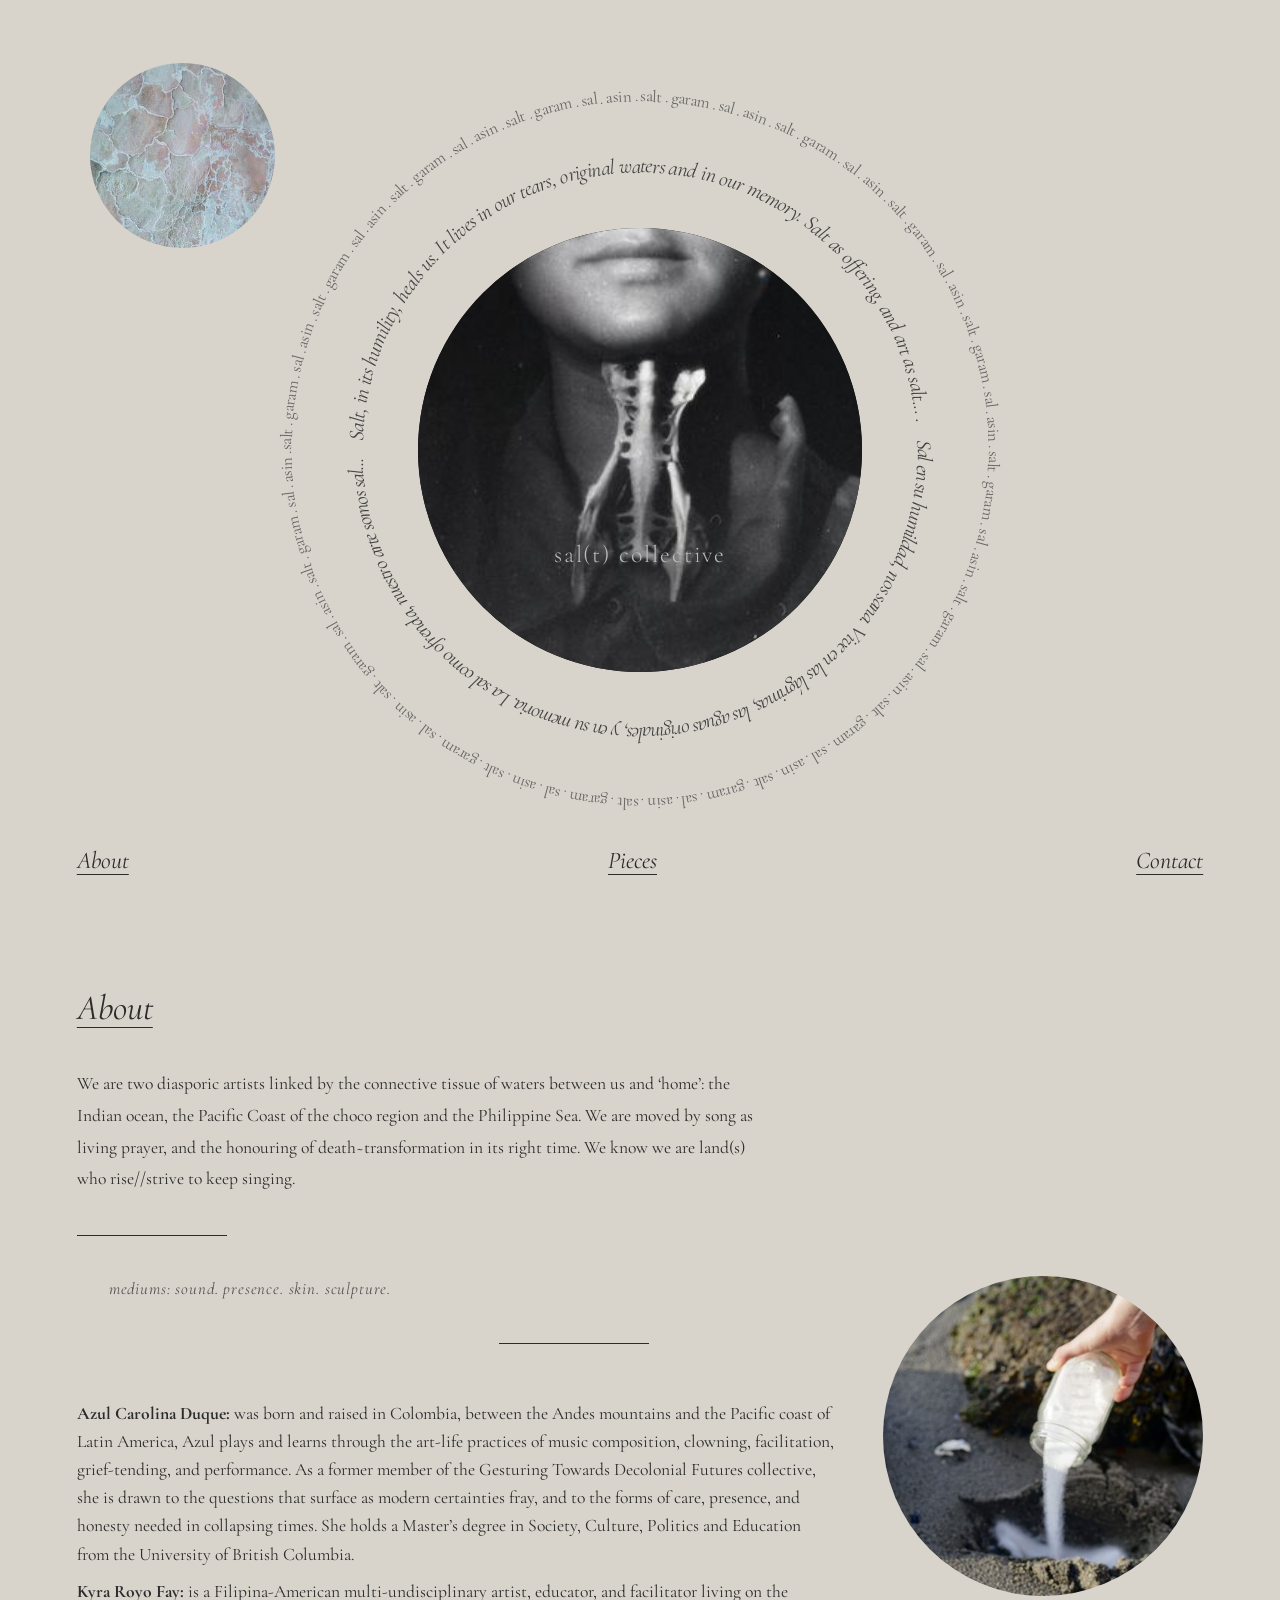
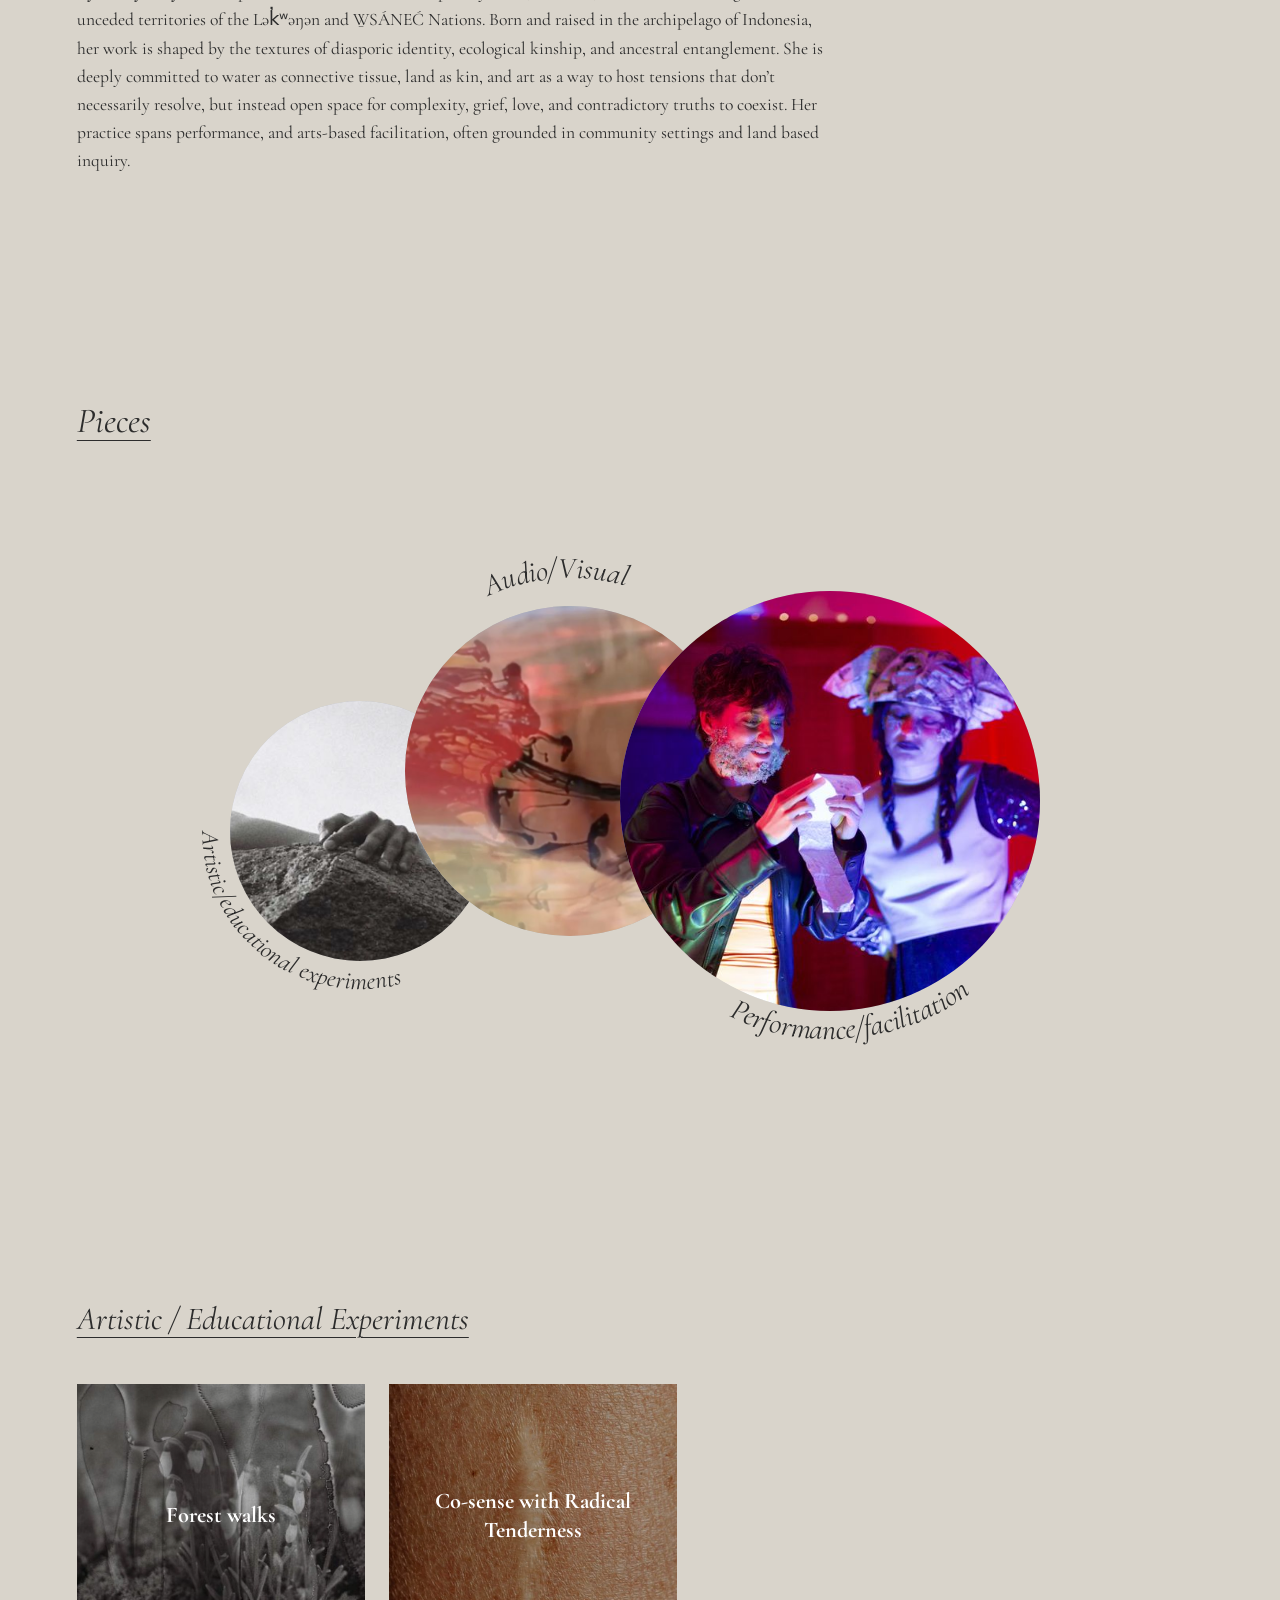
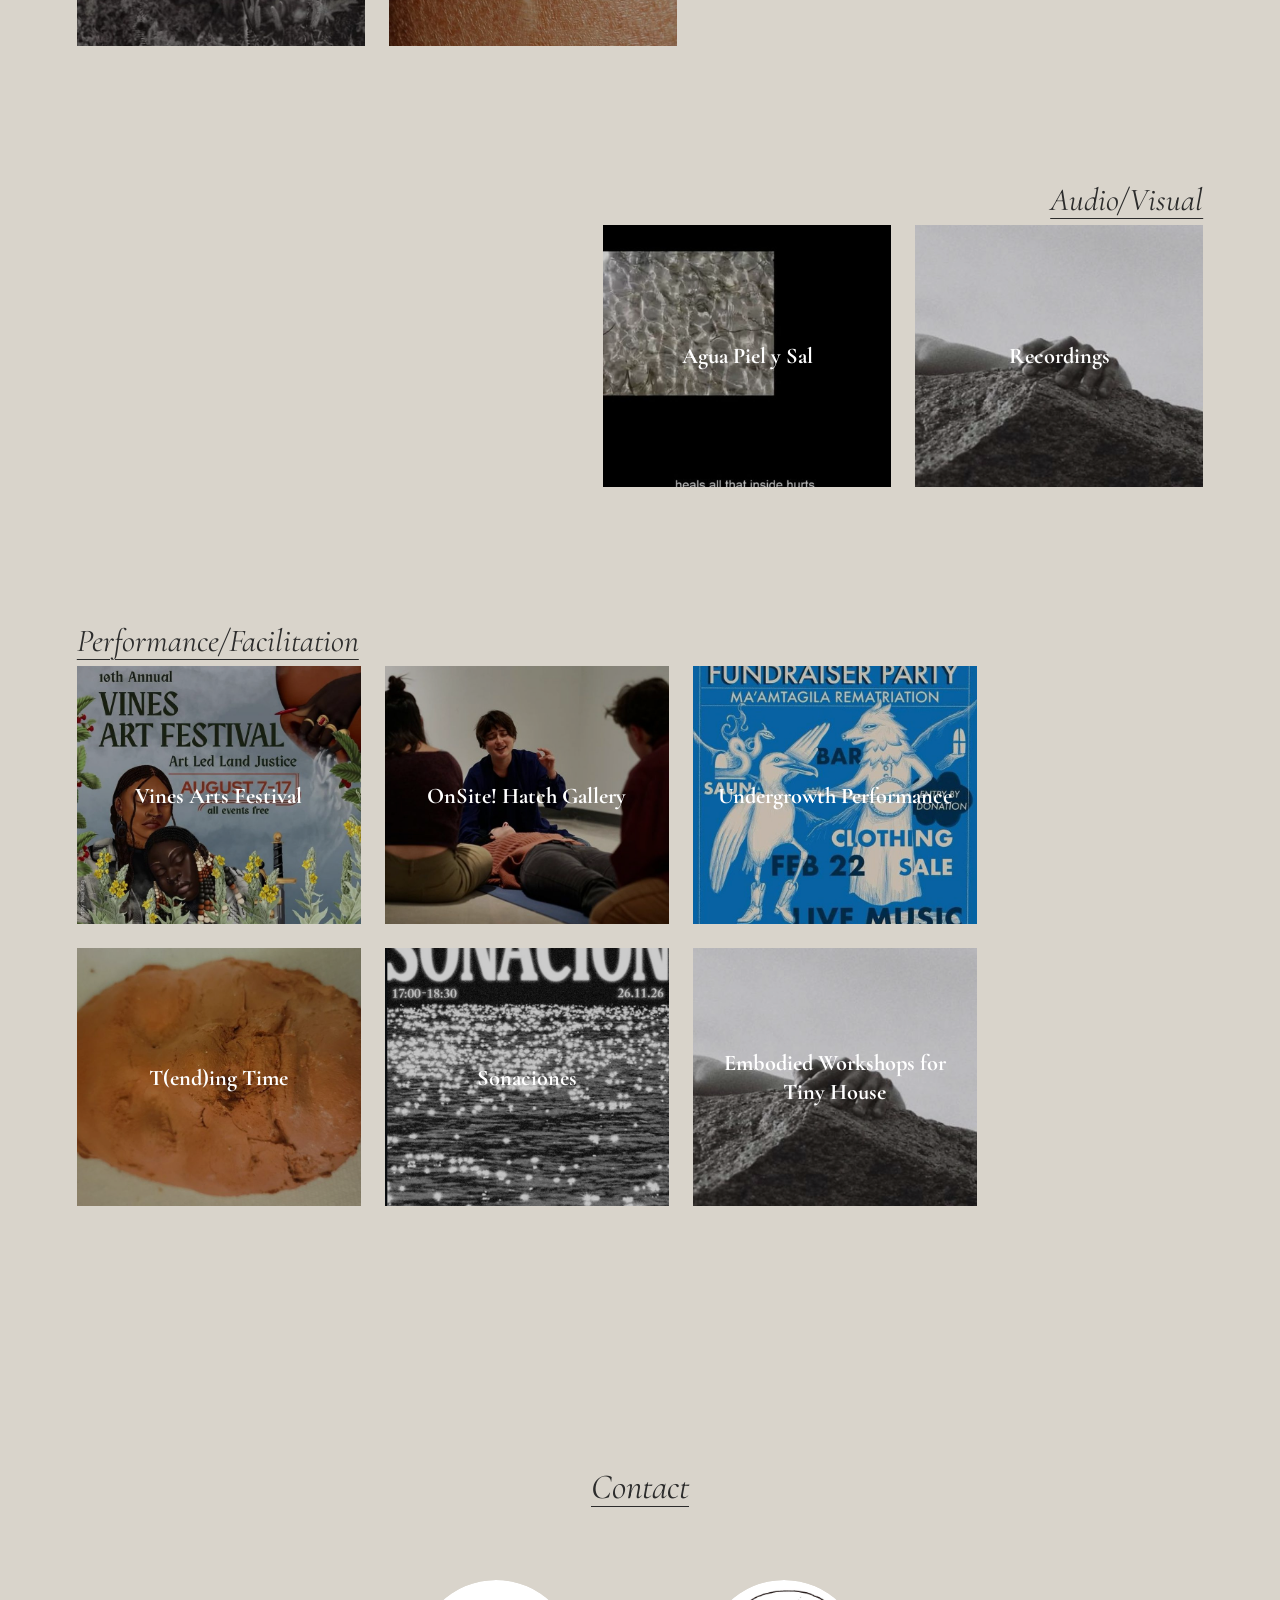
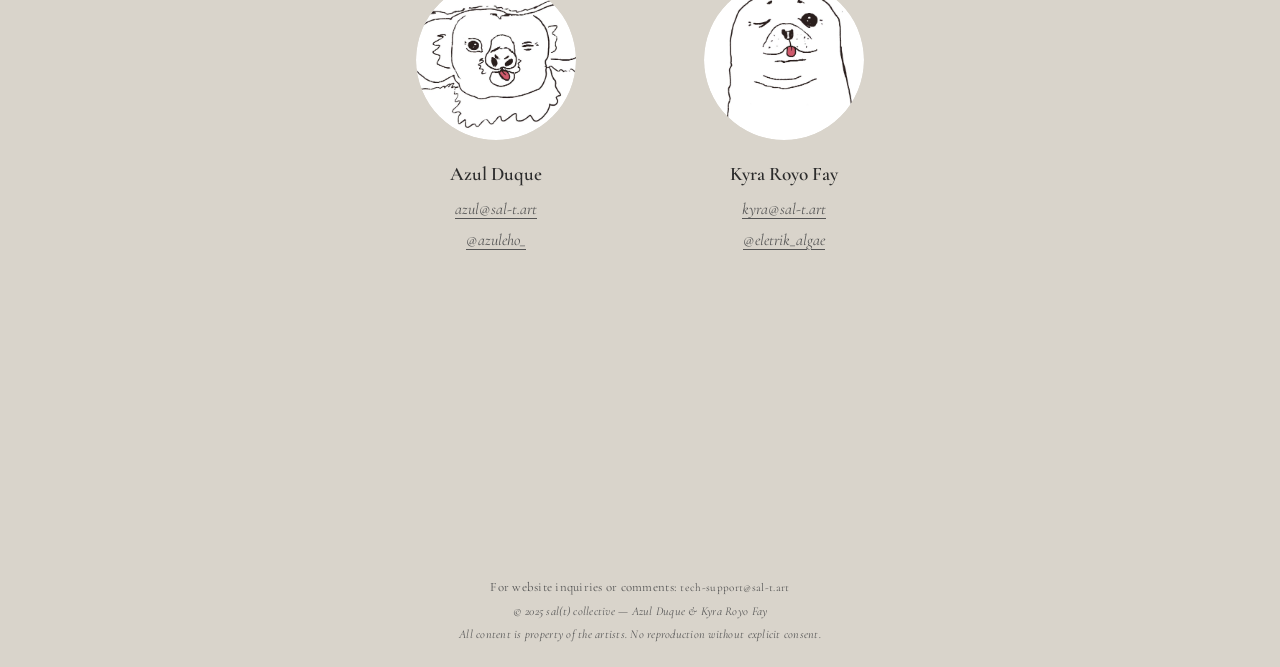
==== commit 4ef5a893: "salts" ====
--- a/index.html
+++ b/index.html
@@ -85,7 +85,7 @@
       <div class="about-artists">
         <p><strong>Azul Carolina Duque:</strong>  was born and raised in Colombia, between the Andes mountains and the Pacific coast of Latin America, Azul plays and learns through the art-life practices of music composition, clowning, facilitation, grief-tending, and performance. As a former member of the Gesturing Towards Decolonial Futures collective, she is drawn to the questions that surface as modern certainties fray, and to the forms of care, presence, and honesty needed in collapsing times. She holds a Master’s degree in Society, Culture, Politics and Education from the University of British Columbia.</p>
         <p><strong>Kyra Royo Fay:</strong> is a Filipina-American multi-undisciplinary artist, educator, and facilitator living on the unceded territories of the Lək̓ʷəŋən and W̱SÁNEĆ Nations. Born and raised in the archipelago of Indonesia, her work is shaped by the textures of diasporic identity, ecological kinship, and ancestral entanglement. She is deeply committed to water as connective tissue, land as kin, and art as a way to host tensions that don’t necessarily resolve, but instead open space for complexity, grief, love, and contradictory truths to coexist.
-Kyra holds a B.A. in Interdisciplinary Studies with a focus on Community Resilience from the University of British Columbia and is currently pursuing an MA in Art Education at the University of Victoria. Her practice spans performance, and arts-based facilitation, often grounded in community settings and land based inquiry.</p>
+Her practice spans performance, and arts-based facilitation, often grounded in community settings and land based inquiry.</p>
       </div>
     </div>
   </section>
@@ -556,14 +556,14 @@
       },
       'sonaciones': {
         title: 'Sonaciones',
-        description: '',
+        description: 'In person workshops to enter sound as a living being. Tuning into songs not only as tools for resistance, but as entities that hold us, guide us, and remind us why we continue to show up for each other.',
         gallery: ['images/optimized/piece-sonaciones.jpg'],
         fullGallery: ['images/optimized/fullsize/piece-sonaciones.jpg'],
         link: ''
       },
       'tiny-house': {
         title: 'Embodied Workshops for Tiny House',
-        description: 'Coming together in song and play to explore the decolonial potential of our political movements; what solidarity with each other feels like from a visceral and somatic level, and the importance of joining together in song.',
+        description: 'A series of artistic interventions in resistance to colonial mega-projects in Lekwungen and W̱SÁNEĆ traditional unceded territories. The project involved the construction of a tiny house on a trailer to provide material support towards the blockades, and also to build community around the values and practices of decolonially aspiring solidarity.\n\nComing together in song and play to explore the decolonial potential of our political movements; what solidarity with each other feels like from a visceral and somatic level, and the importance of joining together in song.',
         gallery: ['images/optimized/pieces-artistic.jpg'],
         fullGallery: ['images/optimized/pieces-artistic.jpg'],
         link: ''
@@ -690,17 +690,20 @@
     const ctx = canvas.getContext('2d');
     const particles = [];
     const settled = [];
-    const MAX = 60;
-    const MAX_SETTLED = 800;
+    const MAX = 80;
     let lastSpawn = 0;
-    // Height map: tracks pile height at each x pixel
     let pileHeight;
 
     function resize() {
       canvas.width = window.innerWidth;
       canvas.height = window.innerHeight;
-      // Rebuild pile height map on resize
       pileHeight = new Float32Array(canvas.width);
+      // Rebuild pile from settled grains
+      for (let i = 0; i < settled.length; i++) {
+        const s = settled[i];
+        const sx = Math.floor(s.x);
+        if (sx >= 0 && sx < canvas.width) pileHeight[sx] += s.size;
+      }
     }
     resize();
     window.addEventListener('resize', resize);
@@ -708,17 +711,27 @@
     function spawnBurst(x, y, count) {
       for (let i = 0; i < count && particles.length < MAX; i++) {
         const angle = Math.random() * Math.PI * 2;
-        const speed = Math.random() * 2.5 + 1;
+        const speed = Math.random() * 3 + 1.5;
         particles.push({
-          x: x + (Math.random() - 0.5) * 6,
-          y: y + (Math.random() - 0.5) * 6,
+          x: x + (Math.random() - 0.5) * 8,
+          y: y + (Math.random() - 0.5) * 8,
           vx: Math.cos(angle) * speed,
-          vy: Math.sin(angle) * speed - 1,
-          size: Math.random() * 2.5 + 1.5,
-          life: 1,
-          decay: Math.random() * 0.01 + 0.006
+          vy: Math.sin(angle) * speed - 1.5,
+          size: Math.random() * 3 + 2.5
         });
       }
+    }
+
+    function drawGrain(x, y, size, alpha) {
+      ctx.globalAlpha = alpha * 0.5;
+      ctx.fillStyle = '#6b6560';
+      ctx.fillRect(x - 0.5, y + 0.5, size + 1, size + 1);
+      ctx.globalAlpha = alpha;
+      ctx.fillStyle = '#f5f2ed';
+      ctx.fillRect(x, y, size, size);
+      ctx.globalAlpha = alpha * 0.3;
+      ctx.fillStyle = '#fff';
+      ctx.fillRect(x + 1, y + 1, Math.max(1, size * 0.4), Math.max(1, size * 0.4));
     }
 
     // Desktop: drip on mousemove
@@ -733,9 +746,7 @@
           y: e.clientY + (Math.random() - 0.5) * 12,
           vx: (Math.random() - 0.5) * 0.7,
           vy: Math.random() * 0.5 + 0.3,
-          size: Math.random() * 2.5 + 1.5,
-          life: 1,
-          decay: Math.random() * 0.01 + 0.006
+          size: Math.random() * 3 + 2.5
         });
       }
     });
@@ -743,18 +754,16 @@
     // Mobile: burst on tap
     document.addEventListener('touchstart', function(e) {
       const t = e.touches[0];
-      spawnBurst(t.clientX, t.clientY, 8 + Math.floor(Math.random() * 6));
+      spawnBurst(t.clientX, t.clientY, 10 + Math.floor(Math.random() * 6));
     });
 
     function draw() {
       ctx.clearRect(0, 0, canvas.width, canvas.height);
 
       // Draw settled grains
-      ctx.globalAlpha = 0.85;
-      ctx.fillStyle = '#e8e4de';
       for (let i = 0; i < settled.length; i++) {
         const s = settled[i];
-        ctx.fillRect(s.x, s.y, s.size, s.size);
+        drawGrain(s.x, s.y, s.size, 0.9);
       }
 
       // Update & draw falling particles
@@ -762,36 +771,29 @@
         const p = particles[i];
         p.x += p.vx;
         p.y += p.vy;
-        p.vy += 0.04;
-        p.life -= p.decay;
+        p.vy += 0.06;
 
         const px = Math.floor(p.x);
         const floor = canvas.height - (px >= 0 && px < canvas.width ? pileHeight[px] : 0);
 
-        // Grain reached the pile or bottom
+        // Grain reached the pile
         if (p.y + p.size >= floor) {
           p.y = floor - p.size;
-          // Update pile height
           if (px >= 0 && px < canvas.width) {
             pileHeight[px] += p.size;
-          }
-          // Remove oldest if over limit
-          if (settled.length >= MAX_SETTLED) {
-            const old = settled.shift();
-            const ox = Math.floor(old.x);
-            if (ox >= 0 && ox < canvas.width) {
-              pileHeight[ox] = Math.max(0, pileHeight[ox] - old.size);
-            }
           }
           settled.push({ x: p.x, y: p.y, size: p.size });
           particles.splice(i, 1);
           continue;
         }
 
-        if (p.life <= 0) { particles.splice(i, 1); continue; }
-        ctx.globalAlpha = p.life * 0.8;
-        ctx.fillStyle = '#e8e4de';
-        ctx.fillRect(p.x, p.y, p.size, p.size);
+        // Off-screen left/right — remove
+        if (p.x < -10 || p.x > canvas.width + 10) {
+          particles.splice(i, 1);
+          continue;
+        }
+
+        drawGrain(p.x, p.y, p.size, 0.85);
       }
       ctx.globalAlpha = 1;
       requestAnimationFrame(draw);
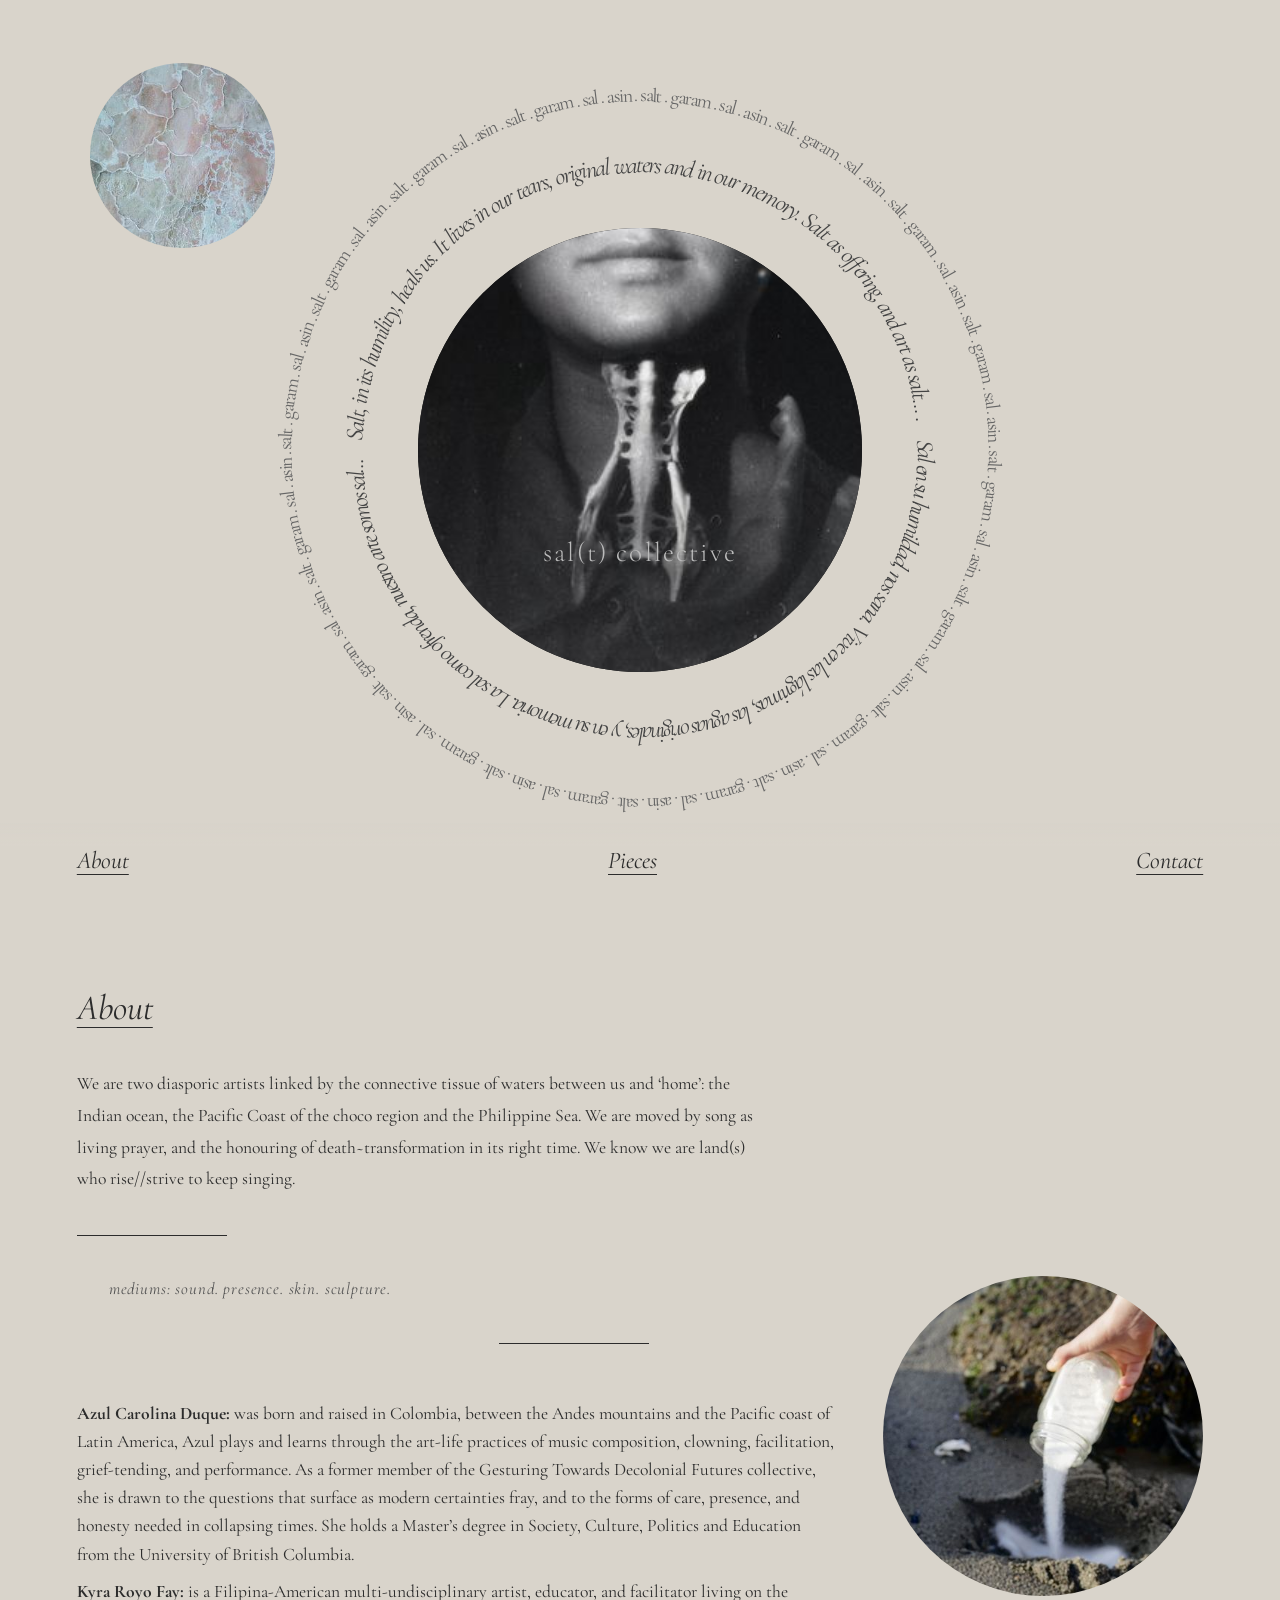
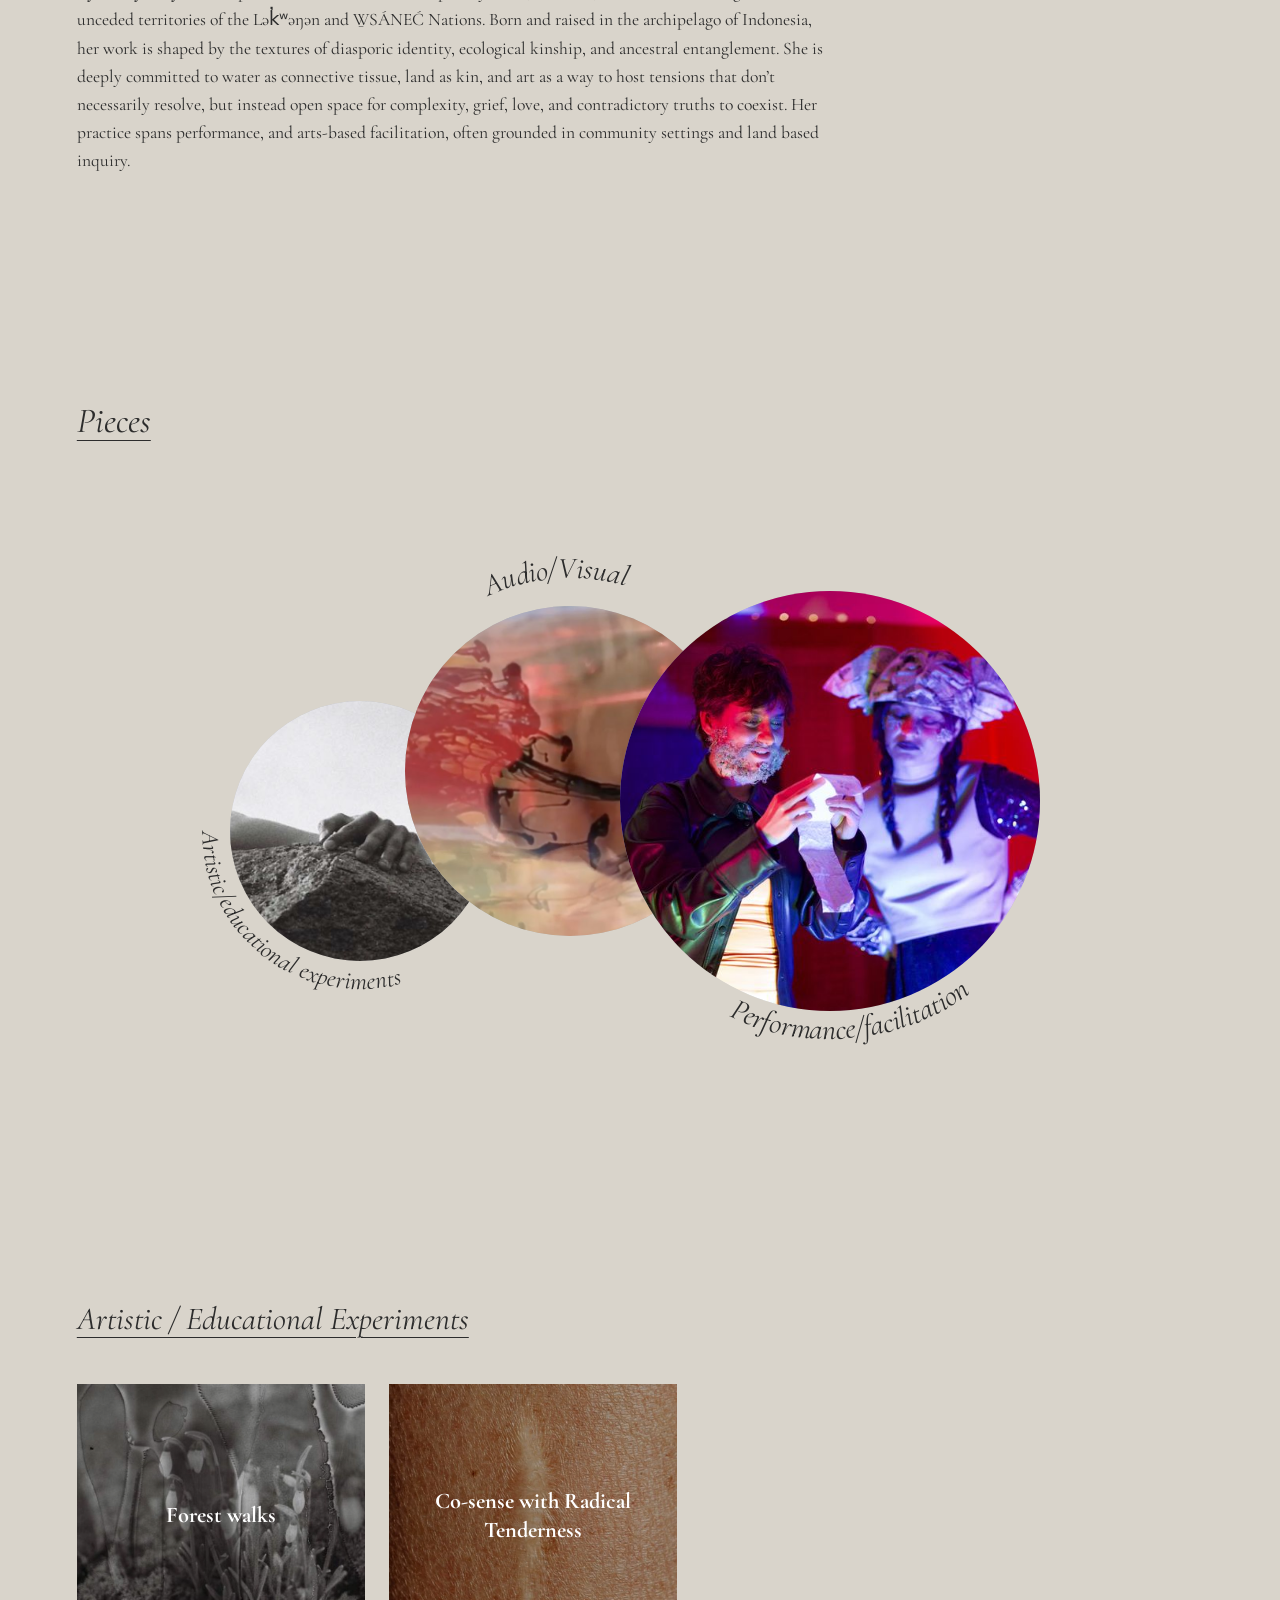
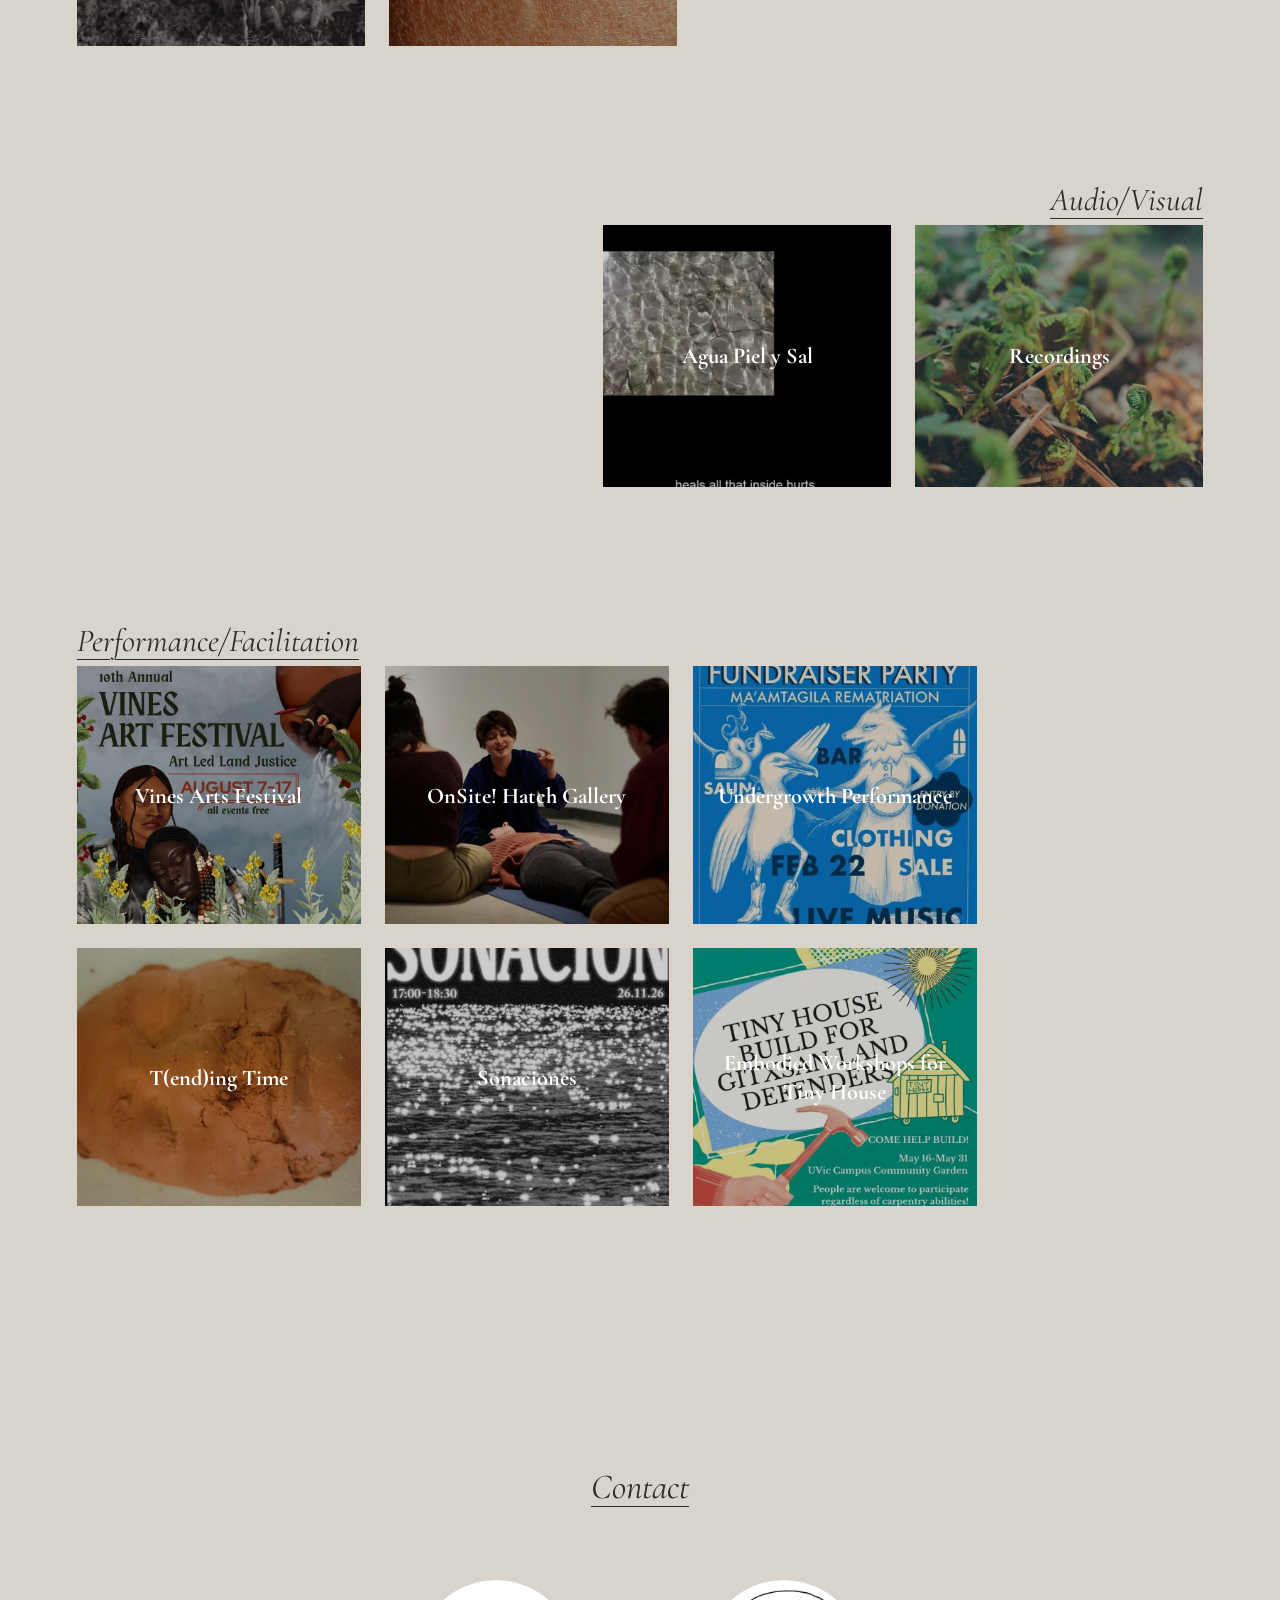
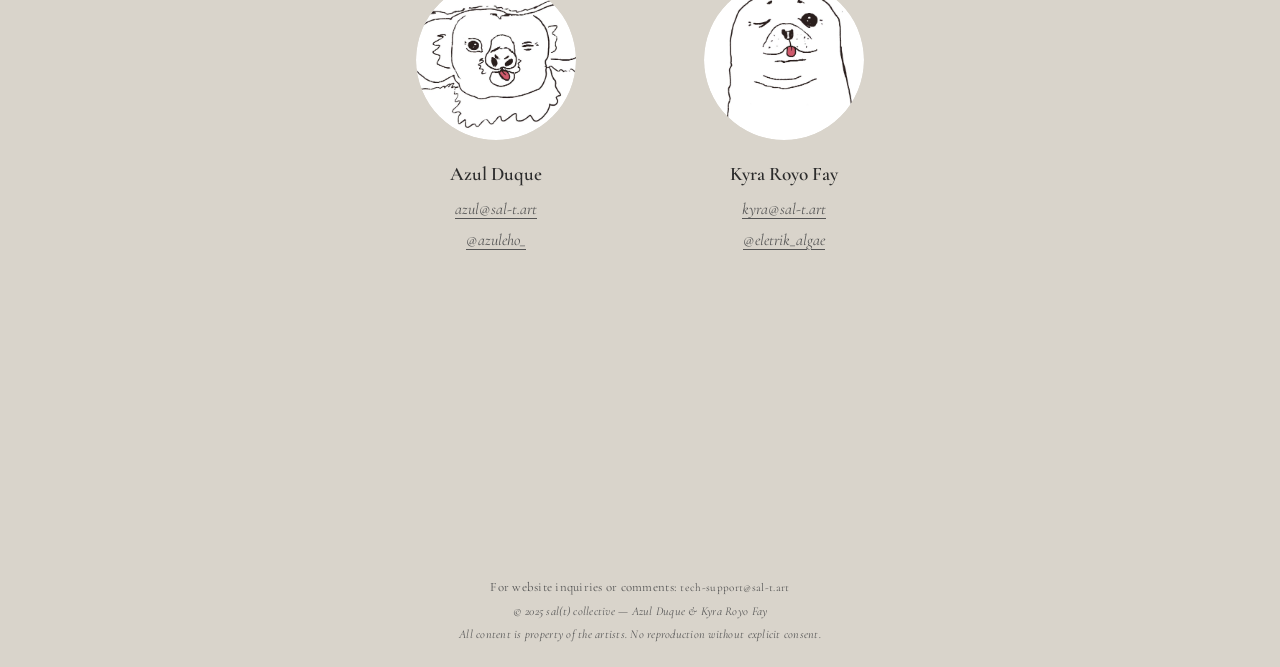
==== commit c7e11a33: "new descriptions and images and text size" ====
--- a/index.html
+++ b/index.html
@@ -35,7 +35,7 @@
         <defs>
           <path id="outer-ring" d="M 260,260 m -245,0 a 245,245 0 1,1 490,0 a 245,245 0 1,1 -490,0" />
         </defs>
-        <text font-family="'Cormorant Garamond', Georgia, serif" font-size="12" fill="#666" letter-spacing="1.5">
+        <text font-family="'Cormorant Garamond', Georgia, serif" font-size="14" fill="#666" letter-spacing="1.5">
           <textPath id="outer-ring-text" href="#outer-ring"></textPath>
         </text>
       </svg>
@@ -45,10 +45,10 @@
         <defs>
           <path id="poem-circle" d="M 232,232 m -175,0 a 175,175 0 1,1 350,0 a 175,175 0 1,1 -350,0" />
         </defs>
-        <text font-family="'Cormorant Garamond', Georgia, serif" font-size="13.5" fill="#444" font-style="italic">
+        <text font-family="'Cormorant Garamond', Georgia, serif" font-size="15.5" fill="#444" font-style="italic">
           <textPath id="poem-ring-top" href="#poem-circle"></textPath>
         </text>
-        <text font-family="'Cormorant Garamond', Georgia, serif" font-size="13.5" fill="#444" font-style="italic">
+        <text font-family="'Cormorant Garamond', Georgia, serif" font-size="15.5" fill="#444" font-style="italic">
           <textPath id="poem-ring-bottom" href="#poem-circle"></textPath>
         </text>
       </svg>
@@ -172,7 +172,7 @@
         </div>
       </div>
       <div class="piece-card" data-piece="recordings">
-        <img src="images/optimized/pieces-artistic.jpg" alt="Recordings">
+        <img src="images/optimized/piece-recordings.jpg" alt="Recordings">
         <div class="piece-card__overlay">
           <span class="piece-card__title">Recordings</span>
         </div>
@@ -217,7 +217,7 @@
         </div>
       </div>
       <div class="piece-card" data-piece="tiny-house">
-        <img src="images/optimized/pieces-artistic.jpg" alt="Tiny house">
+        <img src="images/optimized/piece-tiny-house.jpg" alt="Tiny house">
         <div class="piece-card__overlay">
           <span class="piece-card__title">Embodied Workshops for Tiny House</span>
         </div>
@@ -463,7 +463,7 @@
       },
       'agua-piel-y-sal': {
         title: 'Agua Piel y Sal',
-        description: '',
+        description: 'Coming soon.',
         gallery: ['images/optimized/piece-agua-piel-y-sal.jpg'],
         fullGallery: ['images/optimized/fullsize/piece-agua-piel-y-sal.jpg'],
         link: 'https://www.youtube.com/watch?v=qu-dzGfzEFA&t=3s',
@@ -471,9 +471,9 @@
       },
       'recordings': {
         title: 'Recordings',
-        description: '',
-        gallery: ['images/optimized/pieces-artistic.jpg'],
-        fullGallery: ['images/optimized/pieces-artistic.jpg'],
+        description: 'Coming soon.',
+        gallery: ['images/optimized/piece-recordings.jpg'],
+        fullGallery: ['images/optimized/fullsize/piece-recordings.jpg'],
         link: ''
       },
       'vines': {
@@ -564,8 +564,8 @@
       'tiny-house': {
         title: 'Embodied Workshops for Tiny House',
         description: 'A series of artistic interventions in resistance to colonial mega-projects in Lekwungen and W̱SÁNEĆ traditional unceded territories. The project involved the construction of a tiny house on a trailer to provide material support towards the blockades, and also to build community around the values and practices of decolonially aspiring solidarity.\n\nComing together in song and play to explore the decolonial potential of our political movements; what solidarity with each other feels like from a visceral and somatic level, and the importance of joining together in song.',
-        gallery: ['images/optimized/pieces-artistic.jpg'],
-        fullGallery: ['images/optimized/pieces-artistic.jpg'],
+        gallery: ['images/optimized/piece-tiny-house.jpg'],
+        fullGallery: ['images/optimized/fullsize/piece-tiny-house.jpg'],
         link: ''
       }
     };
--- a/css/style.css
+++ b/css/style.css
@@ -236,7 +236,7 @@
   left: 50%;
   transform: translateX(-50%);
   z-index: 5;
-  font-size: 1.5rem;
+  font-size: 1.7rem;
   font-weight: 300;
   color: #bbb;
   letter-spacing: 0.08em;
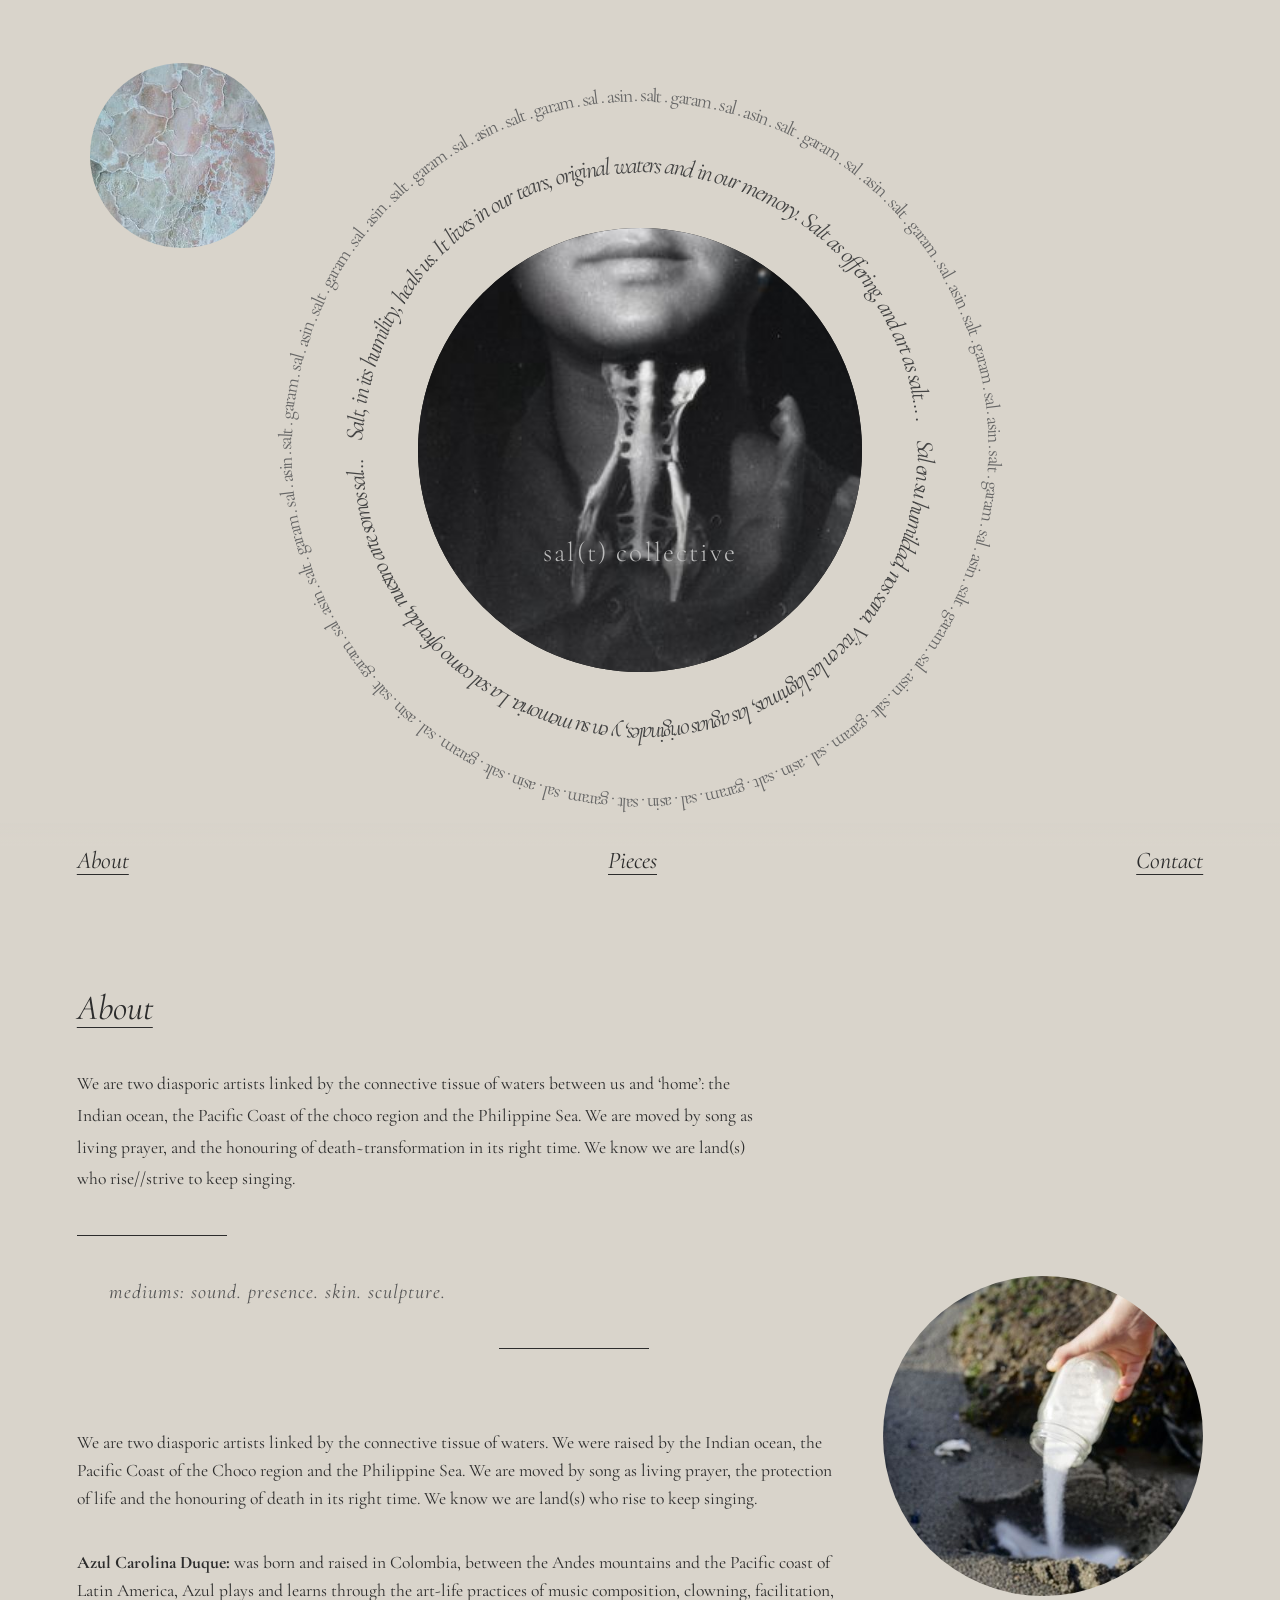
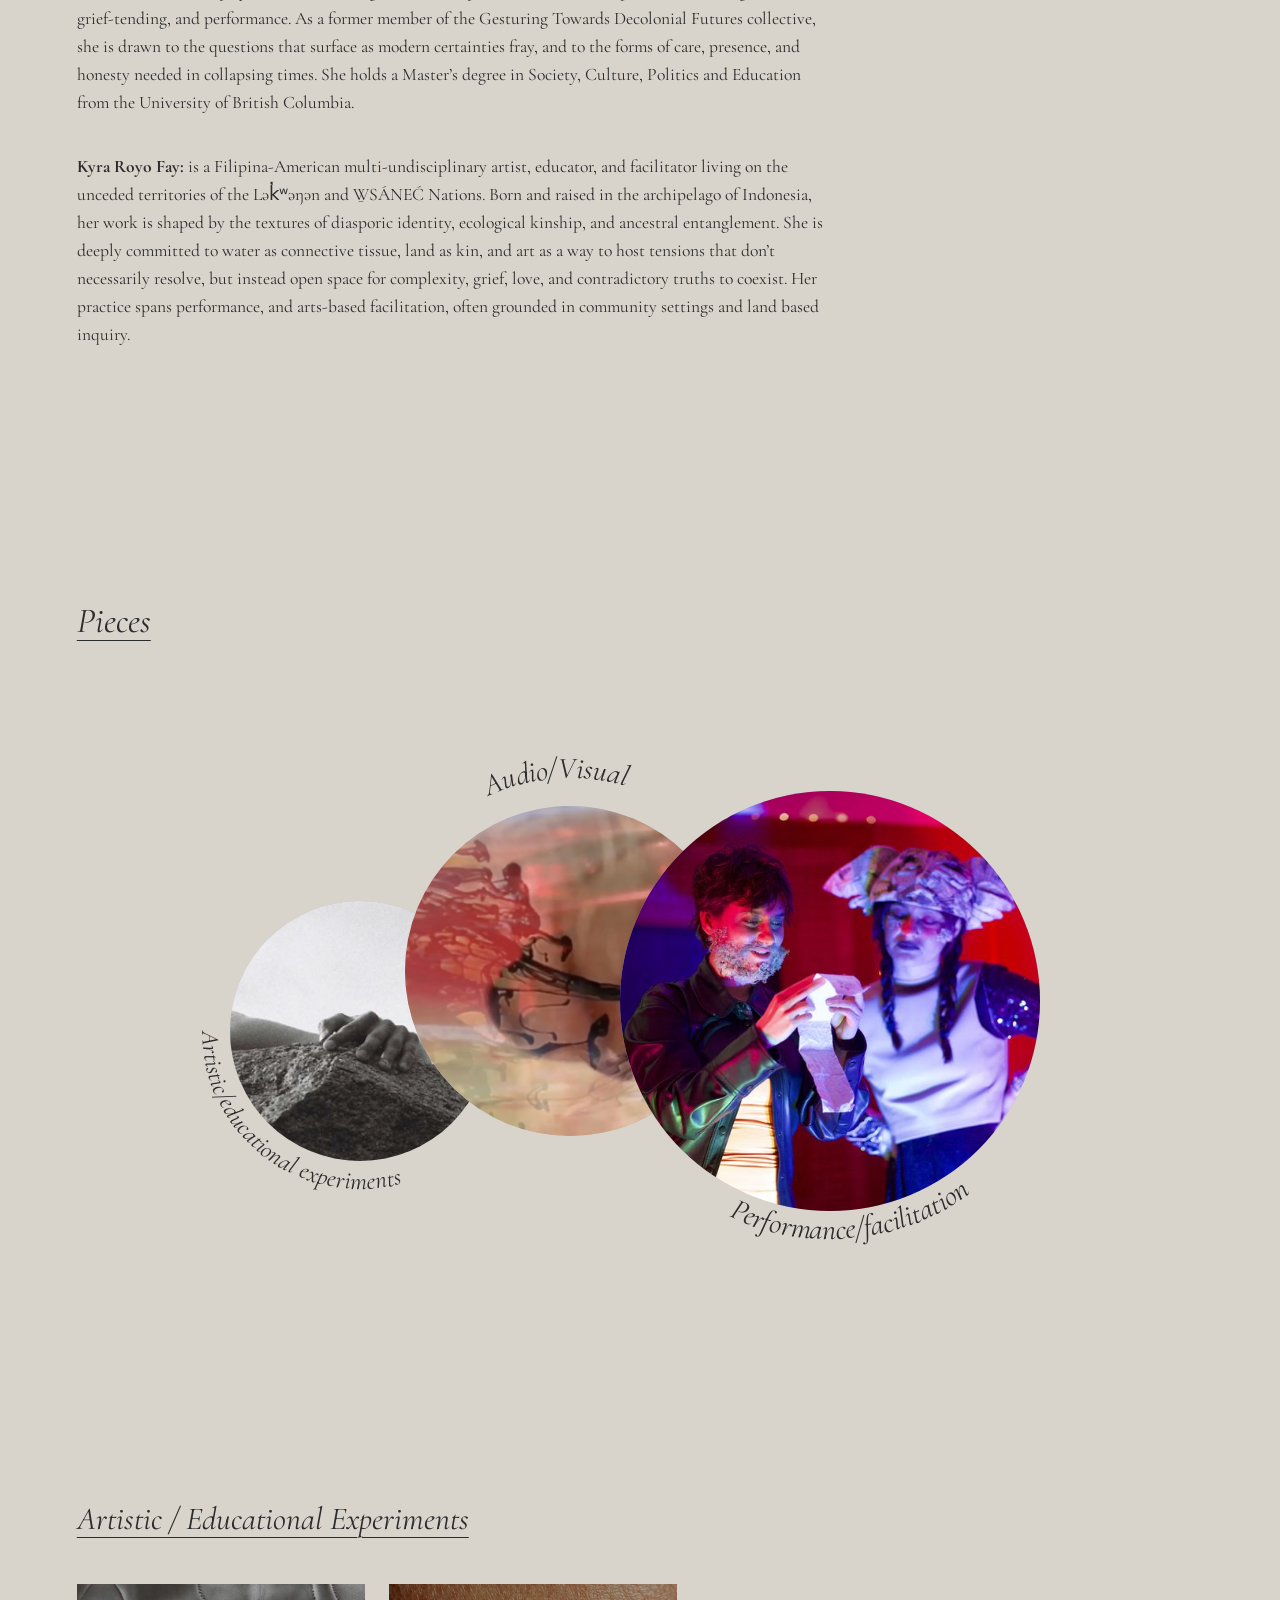
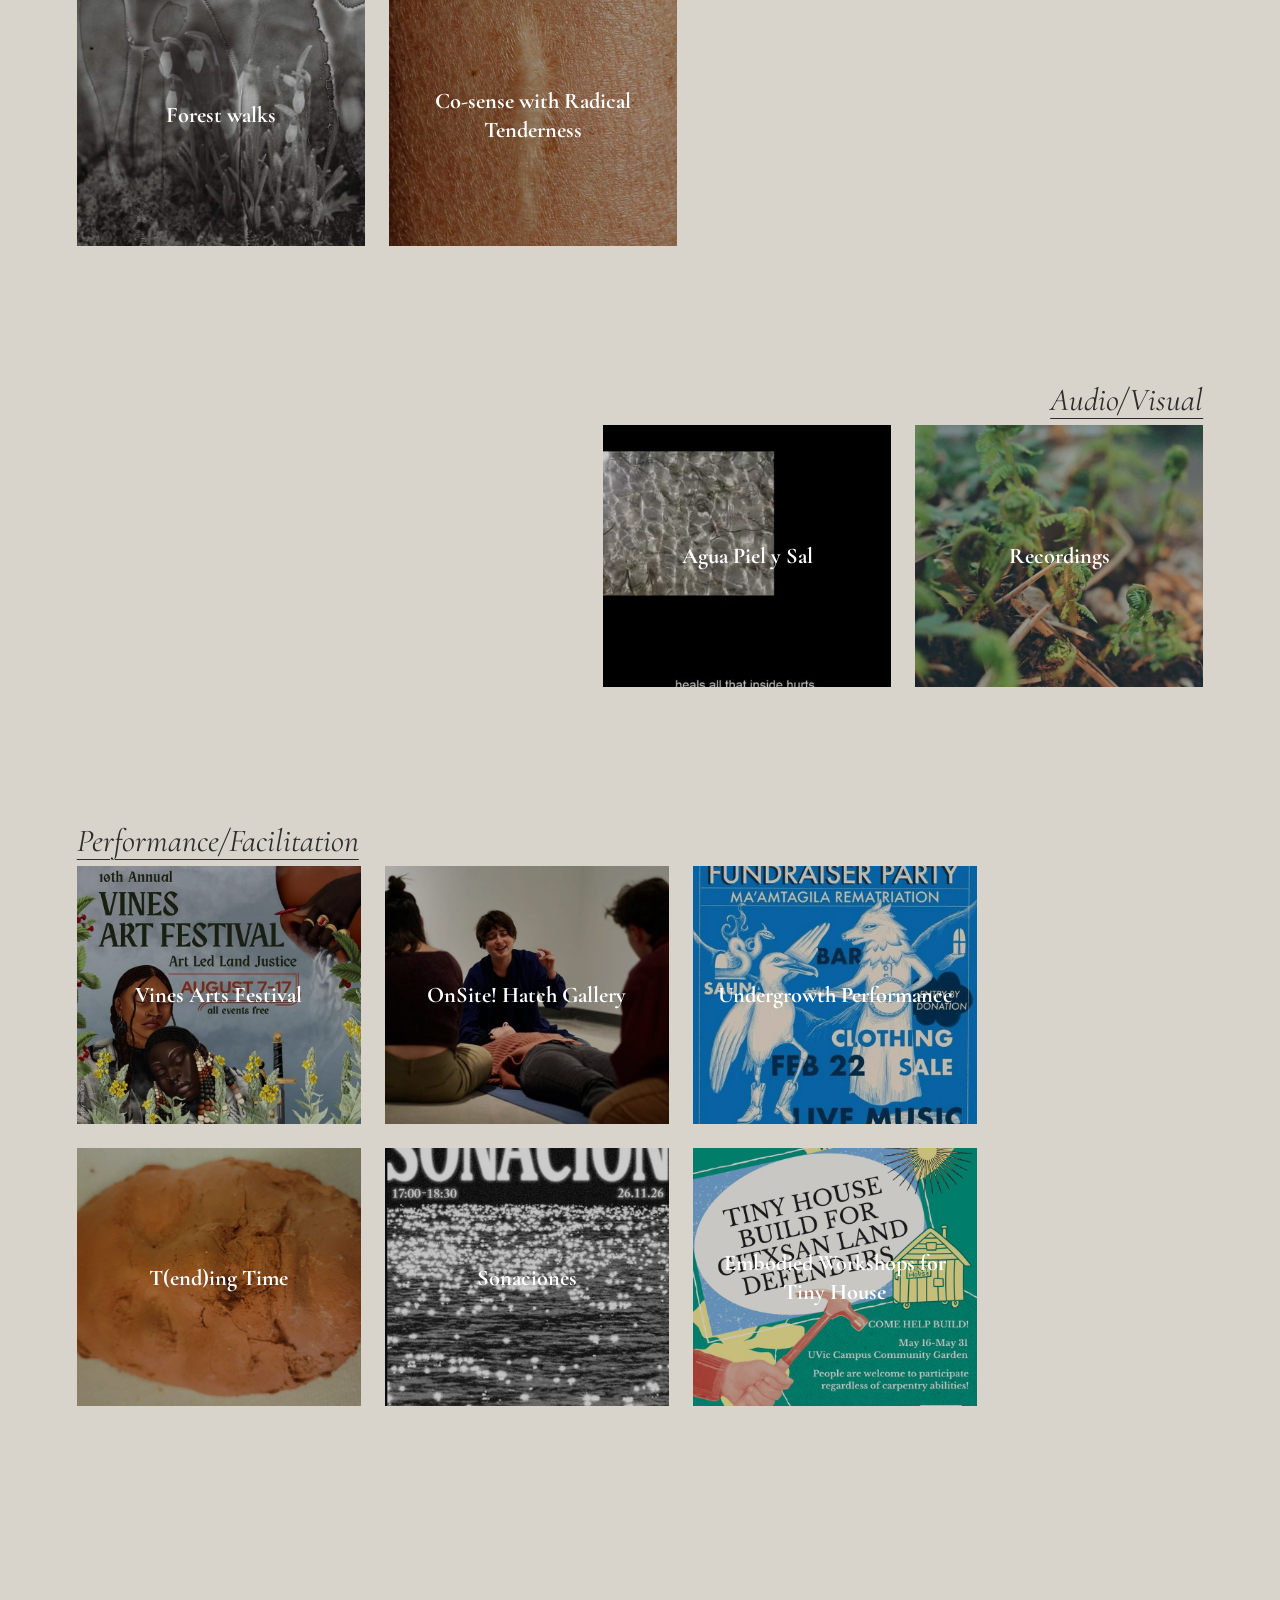
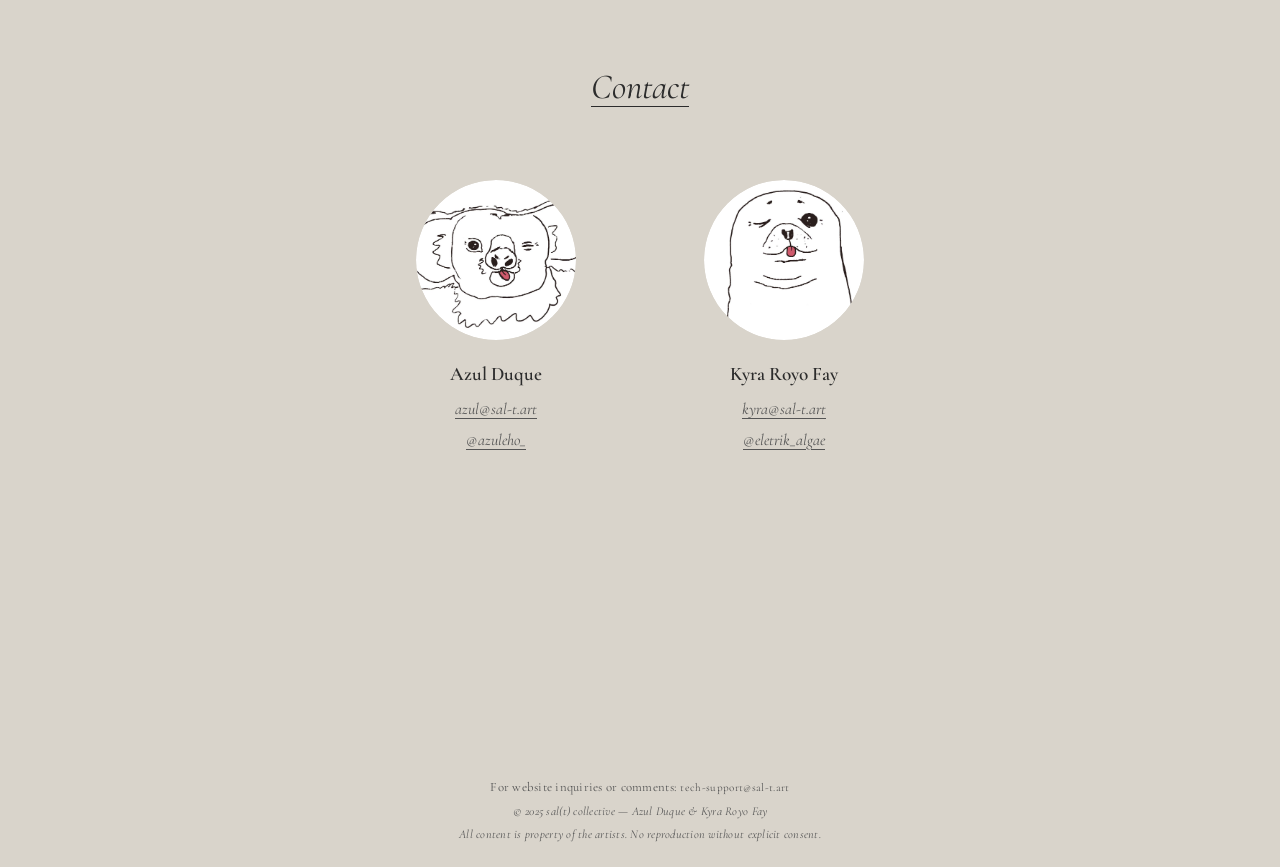
==== commit 667077de: "fixed some things" ====
--- a/index.html
+++ b/index.html
@@ -83,6 +83,7 @@
       </div>
 
       <div class="about-artists">
+        <p>We are two diasporic artists linked by the connective tissue of waters. We were raised by the Indian ocean, the Pacific Coast of the Choco region and the Philippine Sea. We are moved by song as living prayer, the protection of life and the honouring of death in its right time. We know we are land(s) who rise to keep singing.</p>
         <p><strong>Azul Carolina Duque:</strong>  was born and raised in Colombia, between the Andes mountains and the Pacific coast of Latin America, Azul plays and learns through the art-life practices of music composition, clowning, facilitation, grief-tending, and performance. As a former member of the Gesturing Towards Decolonial Futures collective, she is drawn to the questions that surface as modern certainties fray, and to the forms of care, presence, and honesty needed in collapsing times. She holds a Master’s degree in Society, Culture, Politics and Education from the University of British Columbia.</p>
         <p><strong>Kyra Royo Fay:</strong> is a Filipina-American multi-undisciplinary artist, educator, and facilitator living on the unceded territories of the Lək̓ʷəŋən and W̱SÁNEĆ Nations. Born and raised in the archipelago of Indonesia, her work is shaped by the textures of diasporic identity, ecological kinship, and ancestral entanglement. She is deeply committed to water as connective tissue, land as kin, and art as a way to host tensions that don’t necessarily resolve, but instead open space for complexity, grief, love, and contradictory truths to coexist.
 Her practice spans performance, and arts-based facilitation, often grounded in community settings and land based inquiry.</p>
@@ -463,7 +464,7 @@
       },
       'agua-piel-y-sal': {
         title: 'Agua Piel y Sal',
-        description: 'Coming soon.',
+        description: '',
         gallery: ['images/optimized/piece-agua-piel-y-sal.jpg'],
         fullGallery: ['images/optimized/fullsize/piece-agua-piel-y-sal.jpg'],
         link: 'https://www.youtube.com/watch?v=qu-dzGfzEFA&t=3s',
--- a/css/style.css
+++ b/css/style.css
@@ -290,7 +290,7 @@
 .about-mediums {
   grid-column: 1;
   grid-row: 1;
-  font-size: 1.05rem;
+  font-size: 1.25rem;
   font-style: italic;
   color: var(--text-light);
   margin-left: 2rem;
@@ -305,7 +305,7 @@
 .about-artists {
   grid-column: 1;
   grid-row: 3;
-  margin-top: 1rem;
+  margin-top: 2.5rem;
 }
 
 .about-lower__image {
@@ -317,7 +317,7 @@
 .about-artists p {
   font-size: 1.1rem;
   font-weight: 400;
-  margin-bottom: 0.6rem;
+  margin-bottom: 2.2rem;
 }
 
 .circle-image {
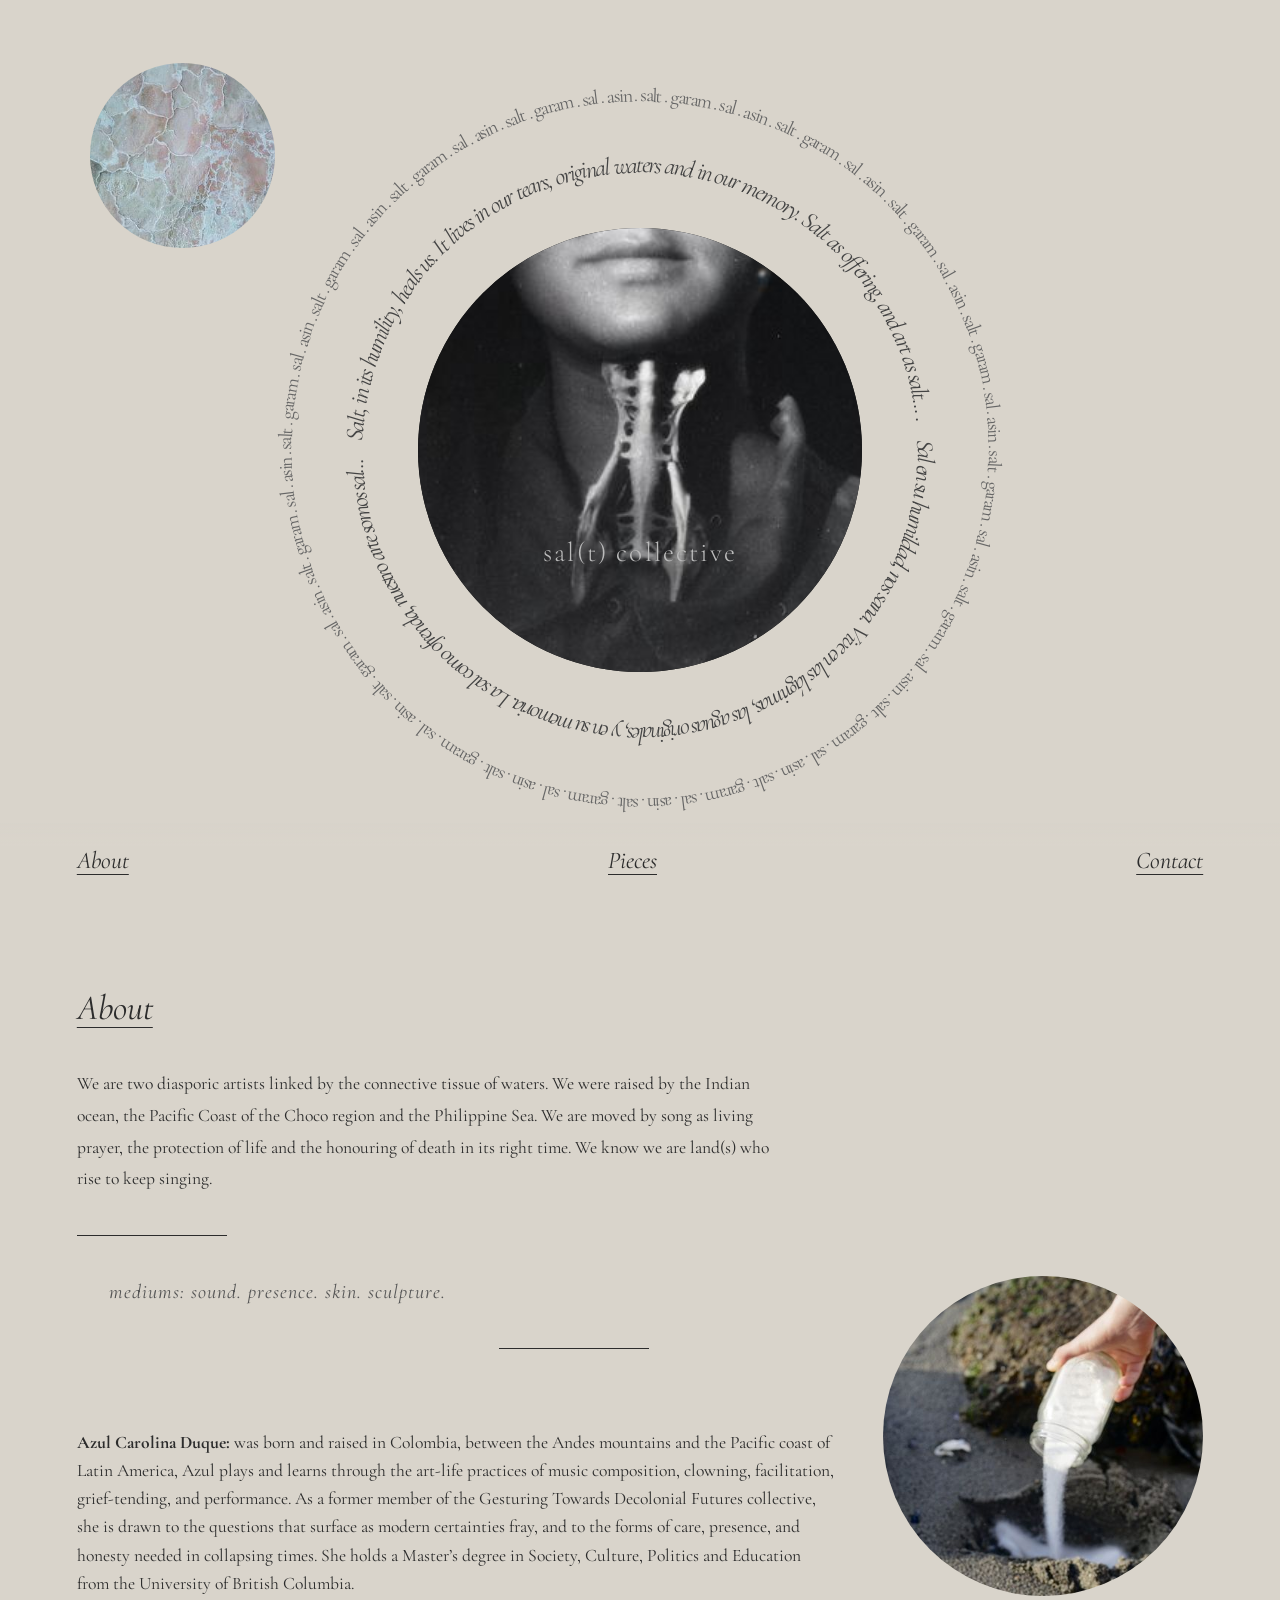
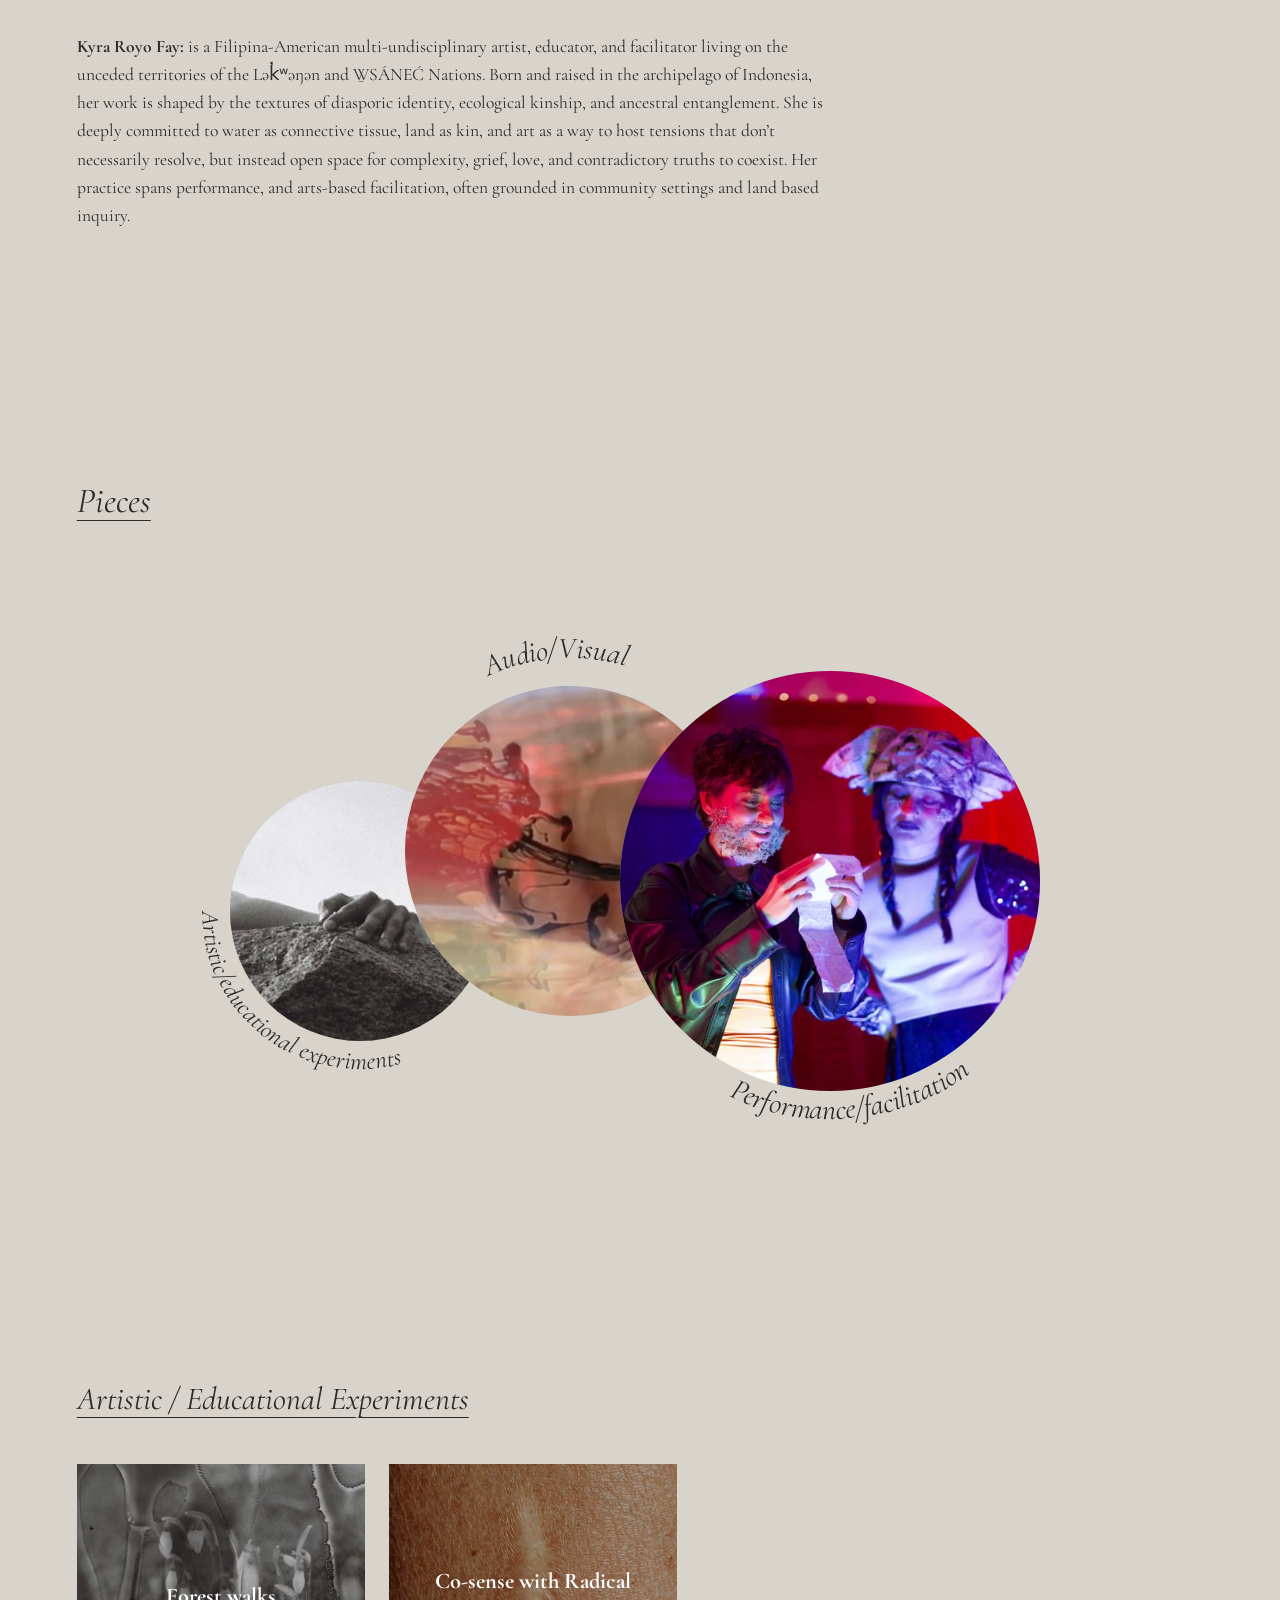
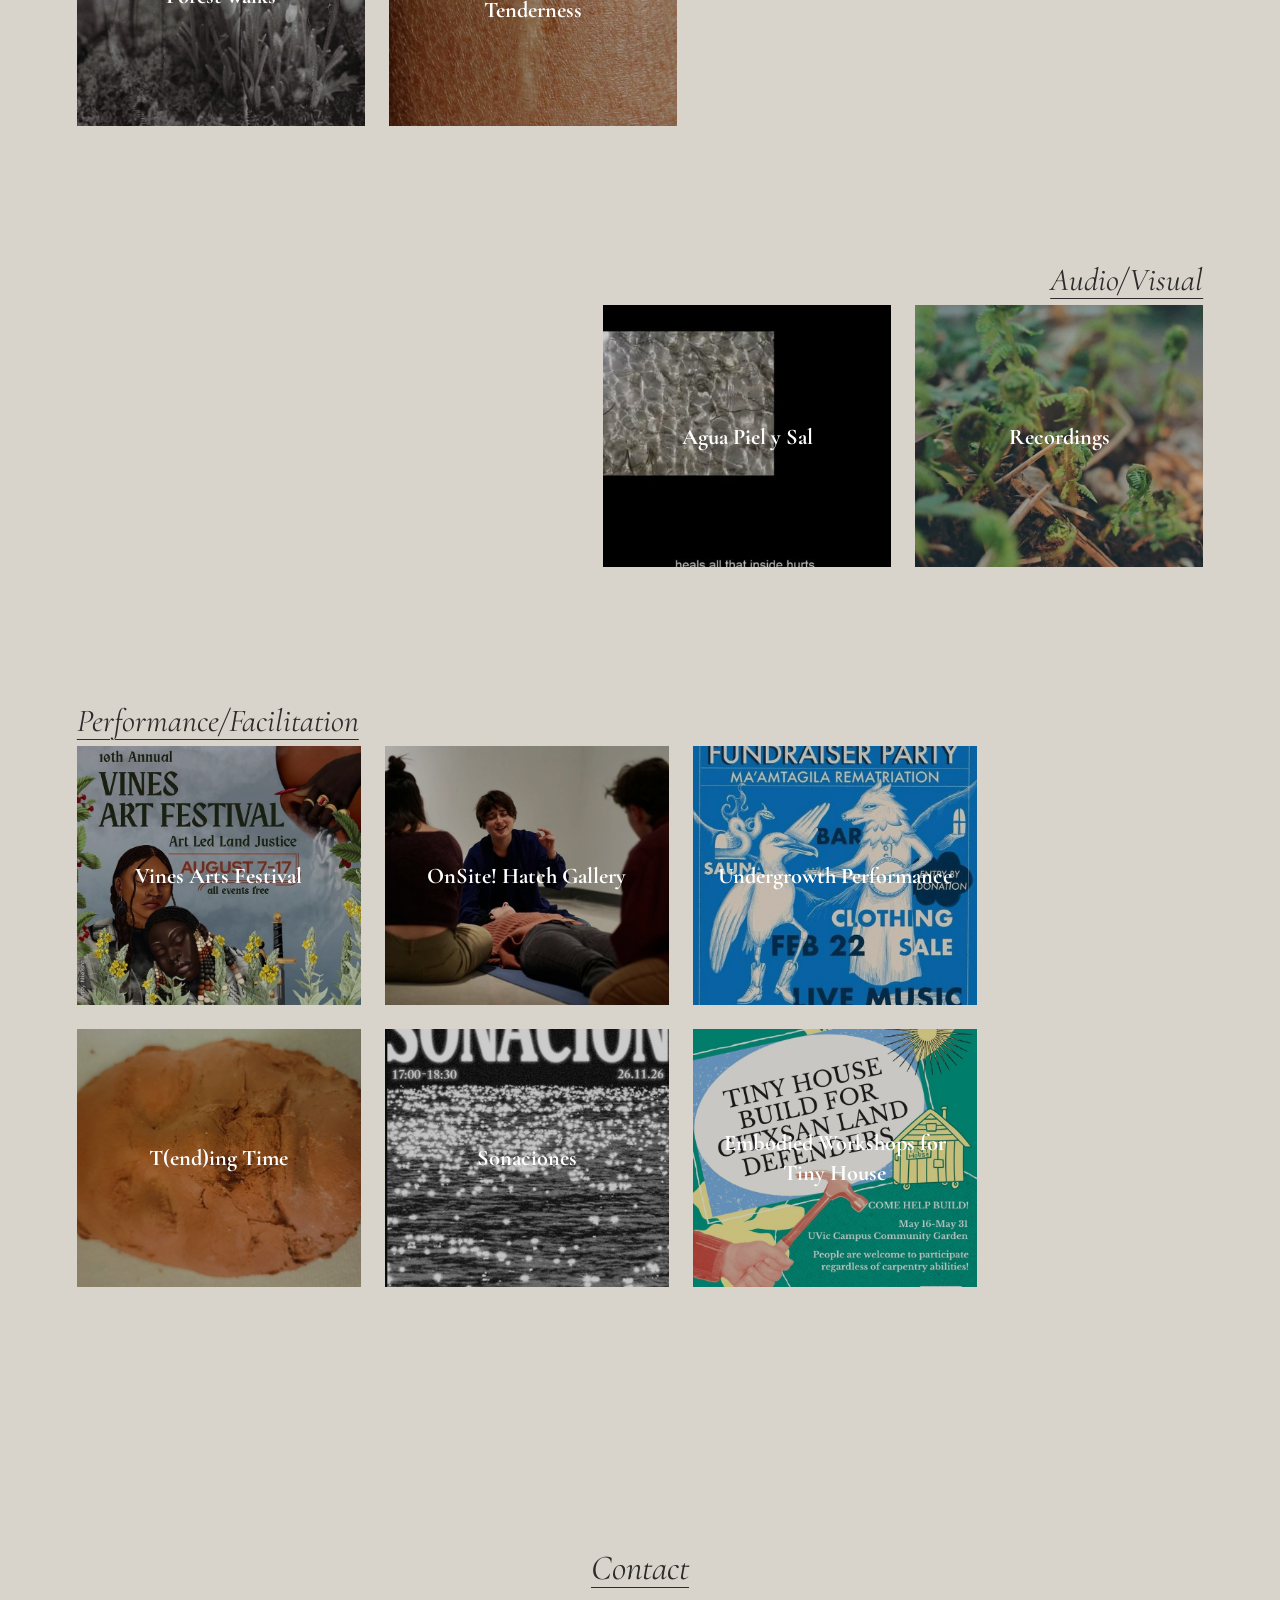
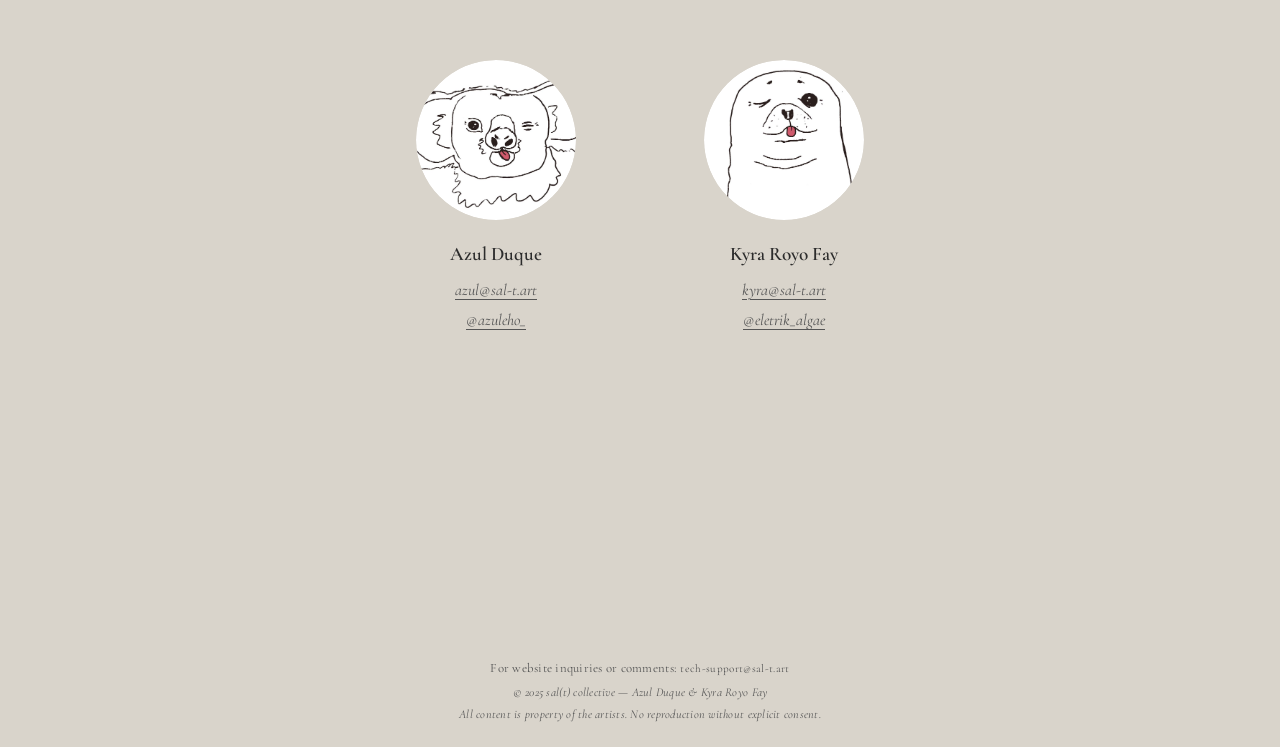
==== commit 925cdab0: "deleted repeat about" ====
--- a/index.html
+++ b/index.html
@@ -66,7 +66,7 @@
     <h2 class="page-title">About</h2>
 
     <p class="about-text">
-      We are two diasporic artists linked by the connective tissue of waters between us and &lsquo;home&rsquo;: the Indian ocean, the Pacific Coast of the choco region and the Philippine Sea. We are moved by song as living prayer, and the honouring of death~transformation in its right time. We know we are land(s) who rise//strive to keep singing.
+      We are two diasporic artists linked by the connective tissue of waters. We were raised by the Indian ocean, the Pacific Coast of the Choco region and the Philippine Sea. We are moved by song as living prayer, the protection of life and the honouring of death in its right time. We know we are land(s) who rise to keep singing.
     </p>
 
     <div class="about-divider"></div>
@@ -83,7 +83,6 @@
       </div>
 
       <div class="about-artists">
-        <p>We are two diasporic artists linked by the connective tissue of waters. We were raised by the Indian ocean, the Pacific Coast of the Choco region and the Philippine Sea. We are moved by song as living prayer, the protection of life and the honouring of death in its right time. We know we are land(s) who rise to keep singing.</p>
         <p><strong>Azul Carolina Duque:</strong>  was born and raised in Colombia, between the Andes mountains and the Pacific coast of Latin America, Azul plays and learns through the art-life practices of music composition, clowning, facilitation, grief-tending, and performance. As a former member of the Gesturing Towards Decolonial Futures collective, she is drawn to the questions that surface as modern certainties fray, and to the forms of care, presence, and honesty needed in collapsing times. She holds a Master’s degree in Society, Culture, Politics and Education from the University of British Columbia.</p>
         <p><strong>Kyra Royo Fay:</strong> is a Filipina-American multi-undisciplinary artist, educator, and facilitator living on the unceded territories of the Lək̓ʷəŋən and W̱SÁNEĆ Nations. Born and raised in the archipelago of Indonesia, her work is shaped by the textures of diasporic identity, ecological kinship, and ancestral entanglement. She is deeply committed to water as connective tissue, land as kin, and art as a way to host tensions that don’t necessarily resolve, but instead open space for complexity, grief, love, and contradictory truths to coexist.
 Her practice spans performance, and arts-based facilitation, often grounded in community settings and land based inquiry.</p>
